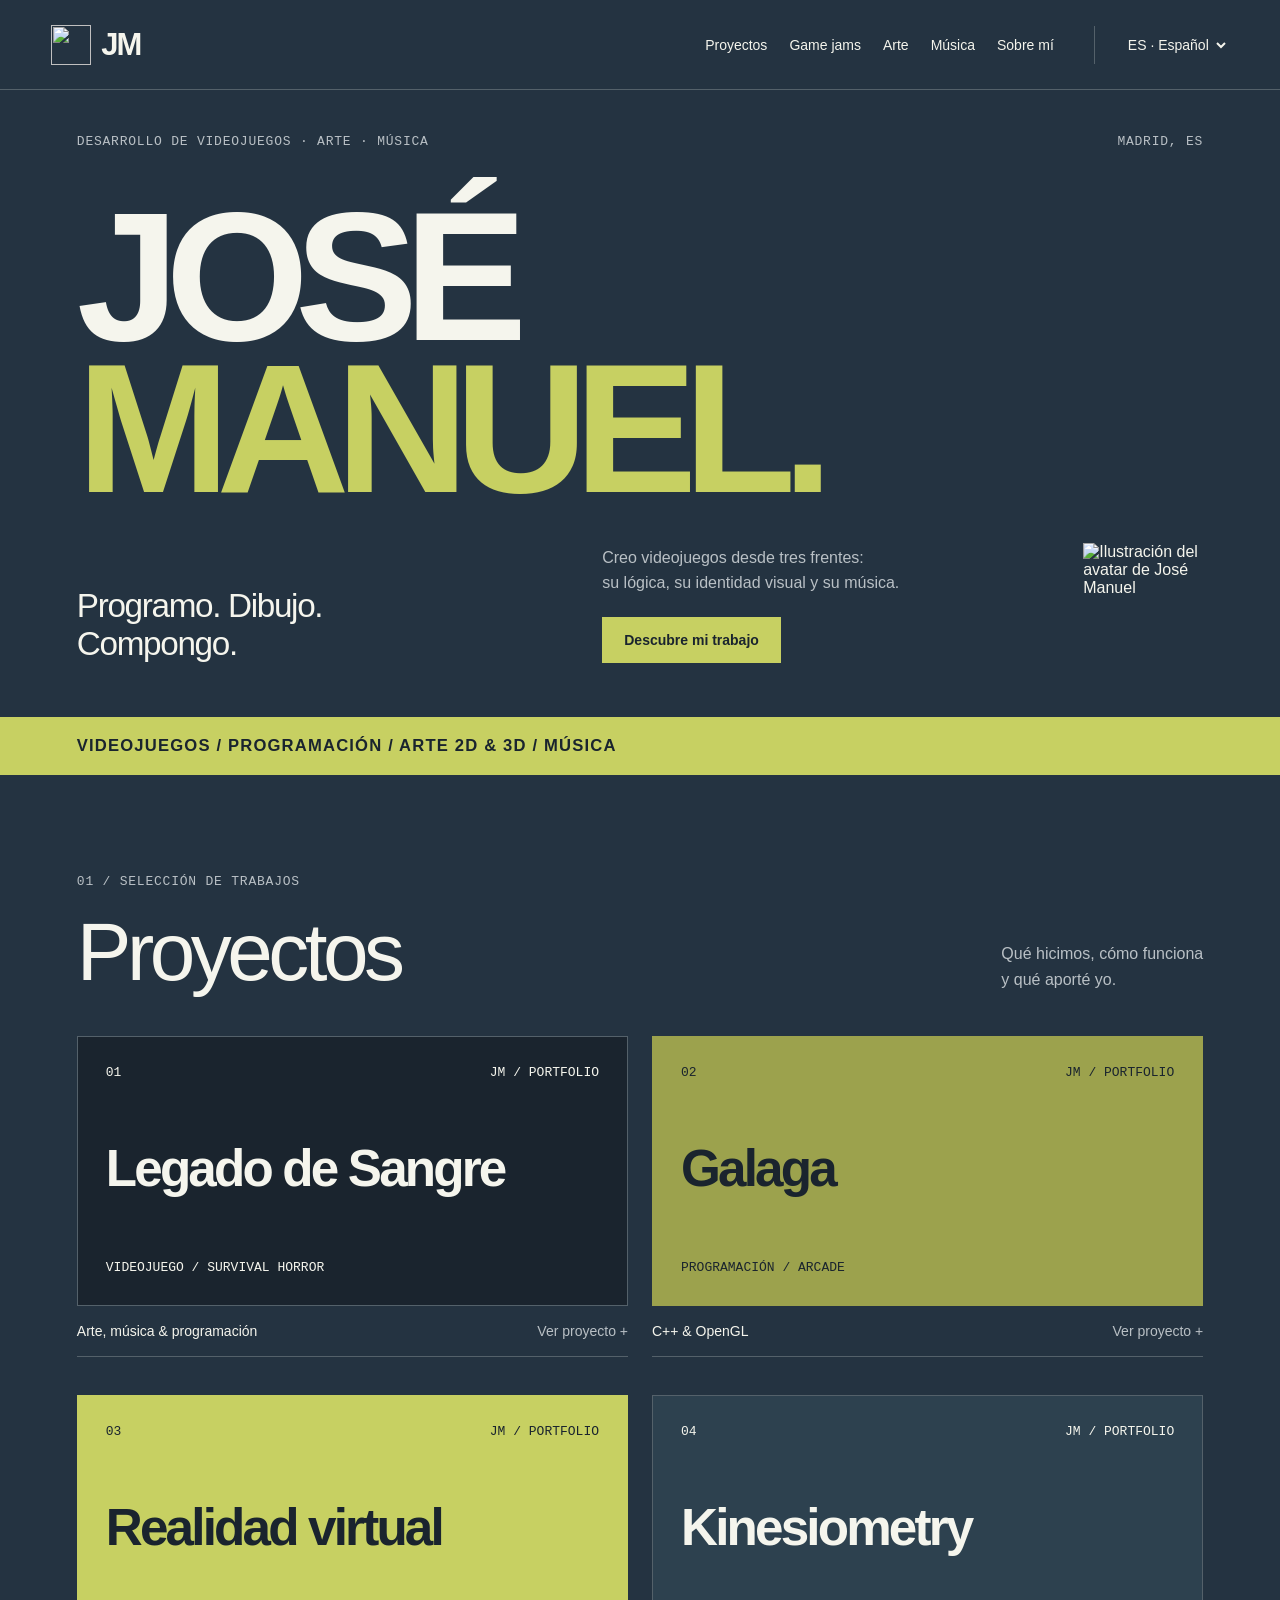
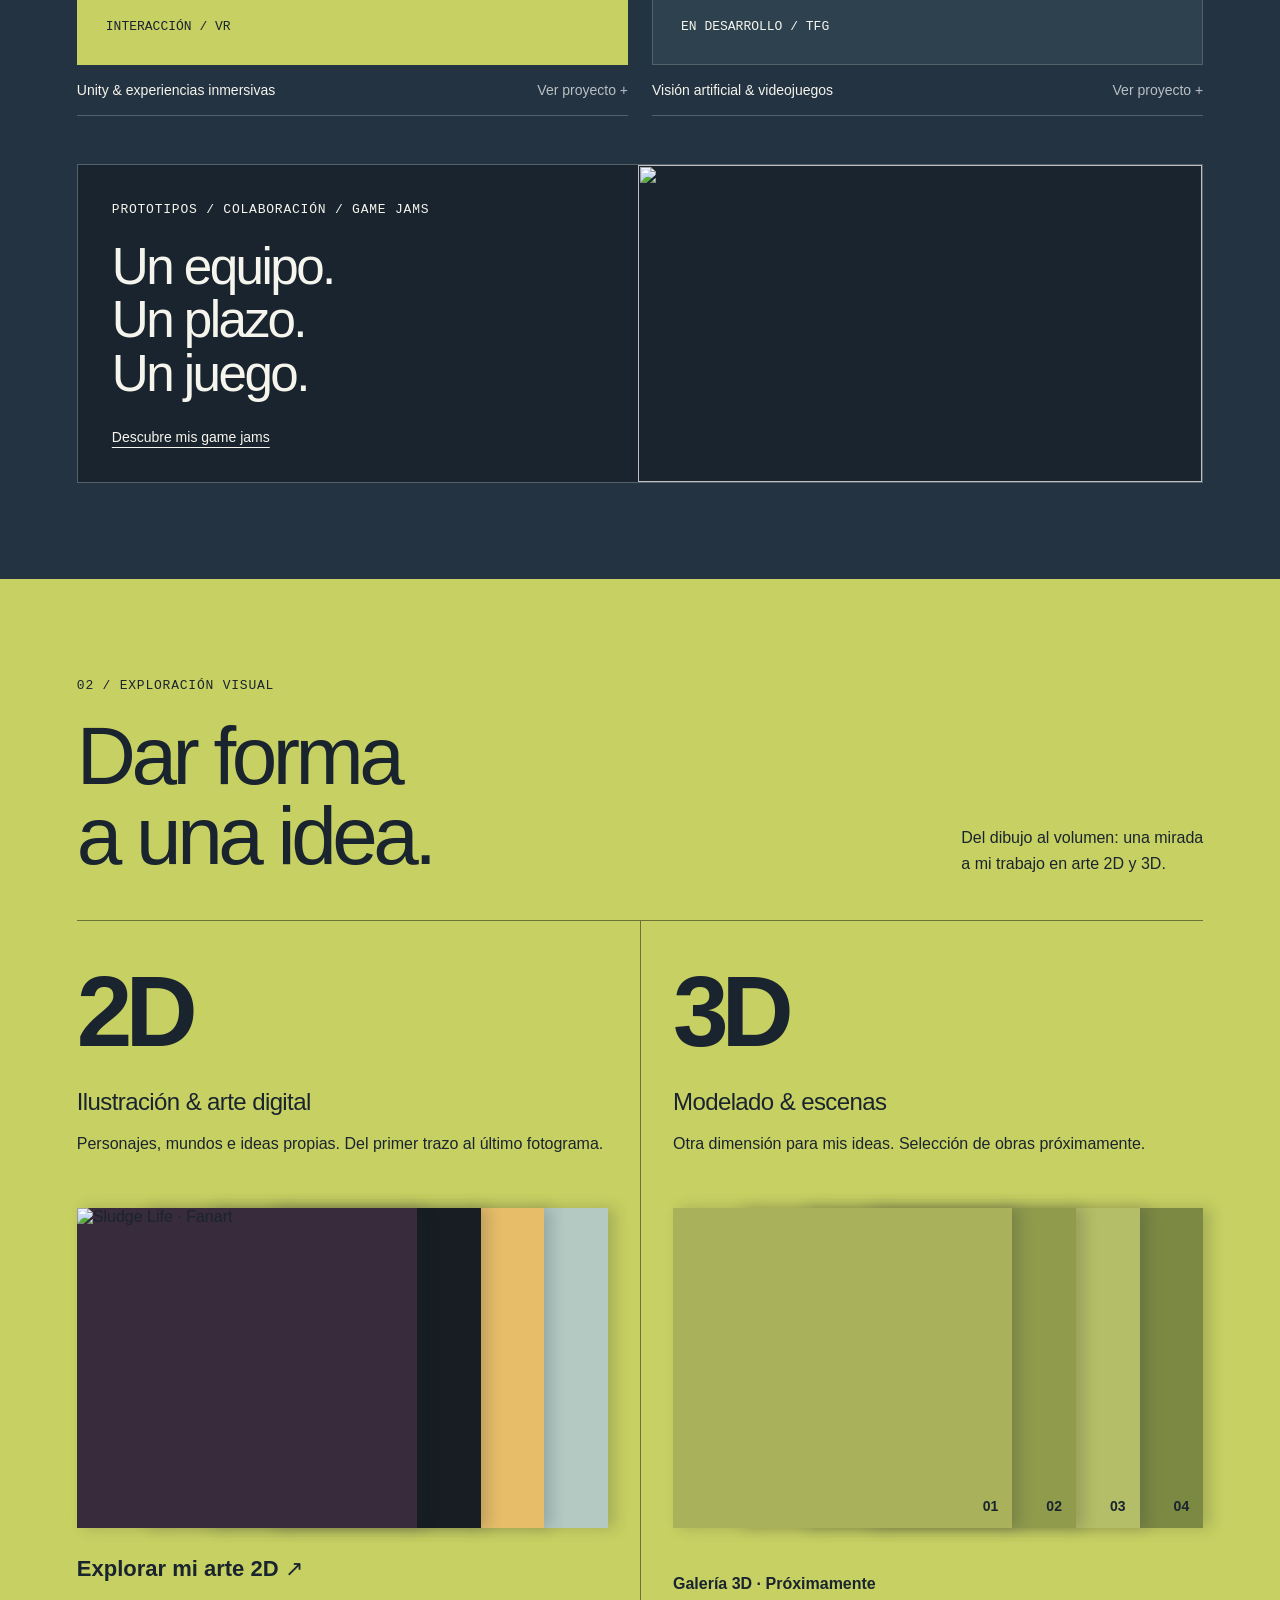
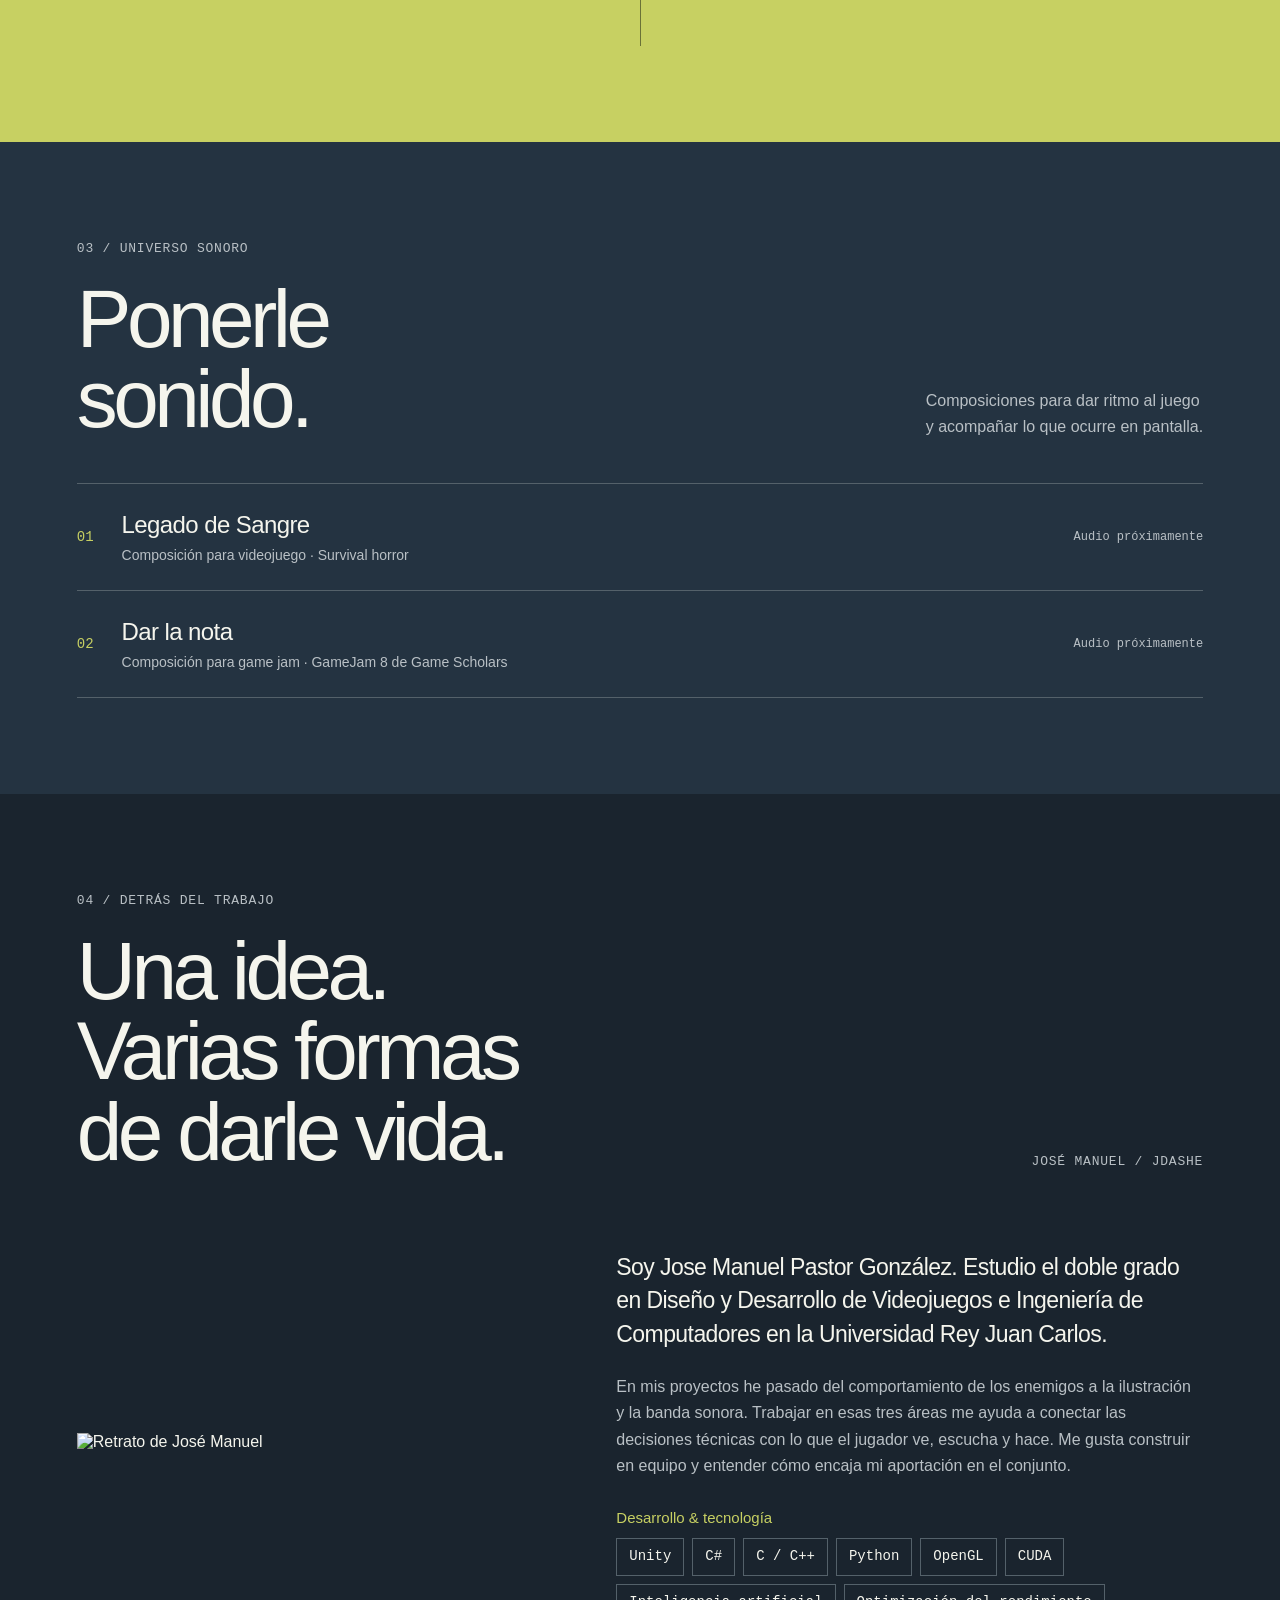
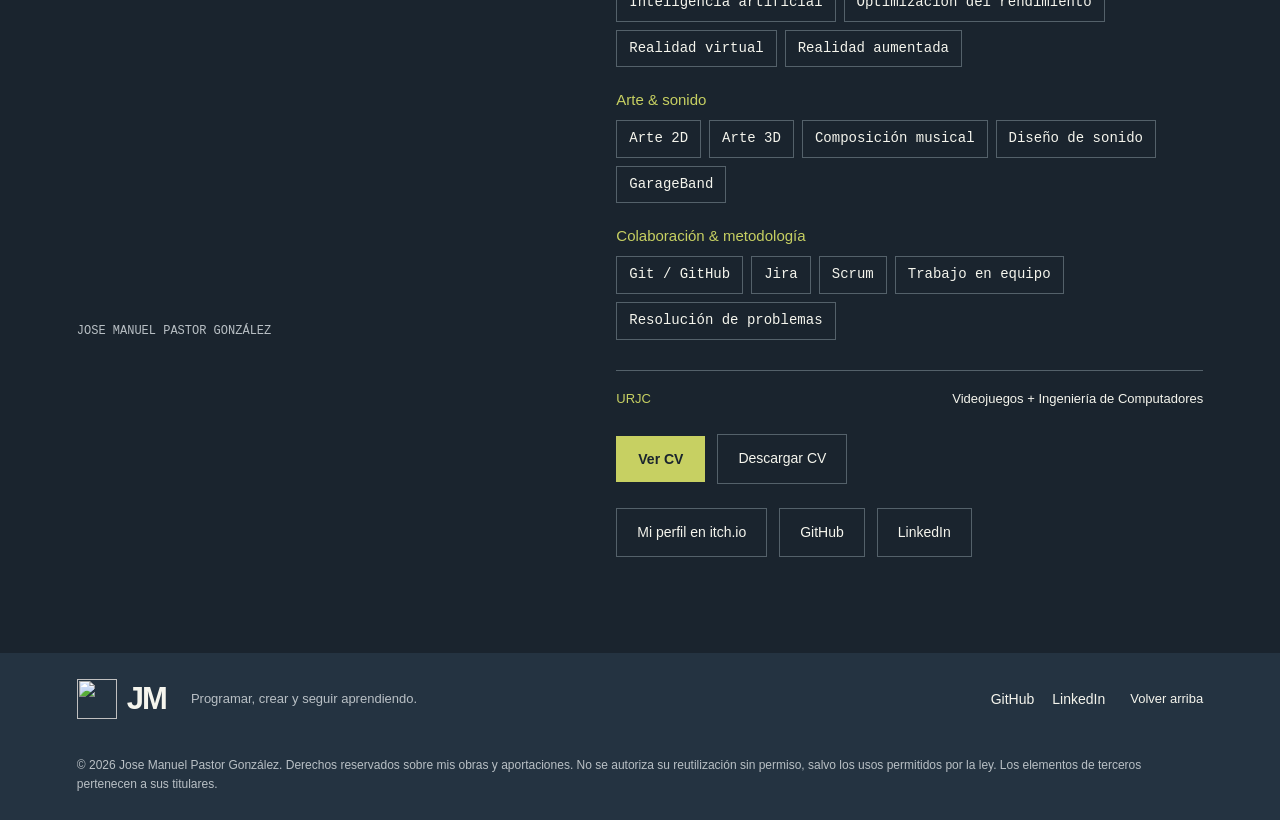
==== index.html @ f52fd1ca "primer commit sin assets" ====
<!doctype html>
<html lang="es">
  <head>
    <meta charset="UTF-8">
    <meta name="viewport" content="width=device-width,initial-scale=1">
    <meta name="theme-color" content="#243341">
    <meta
      name="description"
      content="Jose Manuel Pastor González: videojuegos, arte 2D y 3D y composición musical. Proyectos y game jams."
    >
    <title>
      Jose Manuel Pastor González — Portfolio
    </title>
    <link rel="icon" href="assets/favicon.svg">
    <link rel="stylesheet" href="styles.css">
    <script src="content.js" defer>
    </script>
    <script src="script.js" defer>
    </script>
  </head>
  <body>
    <a class="skip" href="#main" data-t="skip">
      Saltar al contenido
    </a>
    <!-- Navegación e idioma -->
    <header>
      <a class="brand" href="index.html" aria-label="José Manuel — Inicio">
        <img src="assets/logo.png" alt="" width="2048" height="2048">
        JM
      </a>
      <nav aria-label="Principal">
        <a href="#work" data-t="work">
          Proyectos
        </a>
        <a href="jams.html" data-t="jams">
          Game jams
        </a>
        <a href="#art" data-t="art">
          Arte
        </a>
        <a href="#sound" data-t="sound">
          Música
        </a>
        <a href="#about" data-t="about">
          Sobre mí
        </a>
      </nav>
      <label class="language">
        <span class="sr-only" data-t="language">
          Idioma
        </span>
        <select id="language">
          <option value="es">
            ES · Español
          </option>
          <option value="en">
            EN · English
          </option>
        </select>
      </label>
    </header>
    <main id="main">
      <!-- Presentación -->
      <section class="hero wrap">
        <div class="eyebrow">
          <span data-t="portfolio">
            DESARROLLO DE VIDEOJUEGOS · ARTE · MÚSICA
          </span>
          <span>
            MADRID, ES
          </span>
        </div>
        <h1>
          JOSÉ
          <br>
          <span>
            MANUEL.
          </span>
        </h1>
        <div class="hero-bottom">
          <p data-t="intro">
            Programo. Dibujo.
            <br>
            Compongo.
          </p>
          <div class="hero-note">
            <p data-t="heroNote">
              Creo videojuegos desde tres frentes:
              <br>
              su lógica, su identidad visual y su música.
            </p>
            <a class="solid" href="#work" data-t="explore">
              Descubre mi trabajo
            </a>
          </div>
          <img
            class="avatar"
            src="assets/logo.png"
            alt="Ilustración del avatar de José Manuel"
            width="2048"
            height="2048"
          >
        </div>
      </section>
      <div class="discipline">
        <span data-t="disc">
          VIDEOJUEGOS / PROGRAMACIÓN / ARTE 2D &amp; 3D / MÚSICA
        </span>
      </div>
      <!-- Proyectos y acceso a game jams -->
      <section class="wrap section" id="work">
        <div class="section-head">
          <div>
            <span class="eyebrow" data-t="selected">
              01 / SELECCIÓN DE TRABAJOS
            </span>
            <h2 data-t="work">
              Proyectos
            </h2>
          </div>
          <p data-t="workNote">
            Qué hicimos, cómo funciona
            <br>
            y qué aporté yo.
          </p>
        </div>
        <div id="projects" class="project-grid">
        </div>
        <a class="jam-feature" href="jams.html">
          <div>
            <span class="eyebrow" data-t="jamFeatureLabel">
              PROTOTIPOS / COLABORACIÓN / GAME JAMS
            </span>
            <h3 data-t="jamFeatureTitle">
              Un equipo.
              <br>
              Un plazo.
              <br>
              Un juego.
            </h3>
            <span class="text-link" data-t="seeJams">
              Descubre mis game jams
            </span>
          </div>
          <img src="assets/banner.png" alt="" loading="lazy" width="2048" height="1152">
        </a>
      </section>
      <!-- Arte -->
      <section class="art-section" id="art">
        <div class="wrap section">
          <div class="section-head">
            <div>
              <span class="eyebrow" data-t="visual">
                02 / EXPLORACIÓN VISUAL
              </span>
              <h2 data-t="artTitle">
                Dar forma
                <br>
                a una idea.
              </h2>
            </div>
            <p data-t="artNote">
              Del dibujo al volumen: una mirada
              <br>
              a mi trabajo en arte 2D y 3D.
            </p>
          </div>
          <div class="art-showcases">
            <!-- Selección 2D: cada imagen enlaza con su proyecto. -->
            <div class="art-showcase">
              <span class="large-index">
                2D
              </span>
              <h3 data-t="illustration">
                Ilustración &amp; arte digital
              </h3>
              <p data-t="gallerySummary">
                Personajes, mundos e ideas propias. Del primer trazo al último fotograma.
              </p>
              <div class="art-ribbon">
                <a href="art.html#personal" class="ribbon-panel ribbon-fanart">
                  <img
                    src="assets/art/sludgelife-fanart.png"
                    alt="Sludge Life · Fanart"
                    loading="lazy"
                    width="2048"
                    height="1423"
                  >
                </a>
                <a href="art.html#legado" class="ribbon-panel ribbon-logo">
                  <img
                    src="assets/art/legado-logo.png"
                    alt="Legado de Sangre · Logo"
                    loading="lazy"
                    width="2000"
                    height="2000"
                  >
                </a>
                <a href="art.html#nordico" class="ribbon-panel ribbon-character">
                  <img
                    src="assets/art/nordico-final.webp"
                    alt="Nórdico"
                    loading="lazy"
                    width="1520"
                    height="1640"
                  >
                </a>
                <a href="art.html#bandbang" class="ribbon-panel ribbon-bandbang">
                  <img
                    src="assets/art/bandbang-teacher.webp"
                    alt="BandBang · Teacher"
                    loading="lazy"
                    width="786"
                    height="2400"
                  >
                </a>
              </div>
              <a class="art-explore" href="art.html" data-t="galleryLink">
                Explorar mi arte 2D ↗
              </a>
            </div>
            <!-- Mismo formato para las futuras obras 3D. -->
            <div class="art-showcase">
              <span class="large-index">
                3D
              </span>
              <h3 data-t="modeling">
                Modelado &amp; escenas
              </h3>
              <p data-t="art3DSummary">
                Otra dimensión para mis ideas. Selección de obras próximamente.
              </p>
              <div class="art-ribbon art-ribbon-pending" aria-hidden="true">
                <div class="ribbon-panel">
                  <span>
                    01
                  </span>
                </div>
                <div class="ribbon-panel">
                  <span>
                    02
                  </span>
                </div>
                <div class="ribbon-panel">
                  <span>
                    03
                  </span>
                </div>
                <div class="ribbon-panel">
                  <span>
                    04
                  </span>
                </div>
              </div>
              <p class="art-explore" data-t="art3DPending">
                Galería 3D · Próximamente
              </p>
            </div>
          </div>
        </div>
      </section>
      <!-- Música -->
      <section class="wrap section" id="sound">
        <div class="section-head">
          <div>
            <span class="eyebrow" data-t="audio">
              03 / UNIVERSO SONORO
            </span>
            <h2 data-t="soundTitle">
              Ponerle
              <br>
              sonido.
            </h2>
          </div>
          <p data-t="soundNote">
            Composiciones para dar ritmo al juego
            <br>
            y acompañar lo que ocurre en pantalla.
          </p>
        </div>
        <div class="sound-list">
          <div>
            <span class="track-no">
              01
            </span>
            <div>
              <h3>
                Legado de Sangre
              </h3>
              <p data-t="soundtrack">
                Composición para videojuego · Survival horror
              </p>
            </div>
            <span class="pending" data-t="audioPending">
              Audio próximamente
            </span>
          </div>
          <div>
            <span class="track-no">
              02
            </span>
            <div>
              <h3>
                Dar la nota
              </h3>
              <p data-t="jam">
                Composición para game jam · GameJam 8 de Game Scholars
              </p>
            </div>
            <span class="pending" data-t="audioPending">
              Audio próximamente
            </span>
          </div>
        </div>
      </section>
      <!-- Sobre mí, aptitudes y CV -->
      <section class="about-section" id="about">
        <div class="wrap section">
          <div class="section-head">
            <div>
              <span class="eyebrow" data-t="person">
                04 / DETRÁS DEL TRABAJO
              </span>
              <h2 data-t="aboutTitle">
                Una idea.
                <br>
                Varias formas
                <br>
                de darle vida.
              </h2>
            </div>
            <span class="eyebrow">
              JOSÉ MANUEL / JDASHE
            </span>
          </div>
          <div class="about-grid">
            <figure class="portrait">
              <img
                src="assets/jose-manuel.jpg"
                alt="Retrato de José Manuel"
                data-alt="portraitAlt"
                loading="lazy"
                width="1360"
                height="2048"
              >
              <figcaption>
                JOSE MANUEL PASTOR GONZÁLEZ
              </figcaption>
            </figure>
            <div class="bio">
              <p class="lead" data-t="bio">
                Soy Jose Manuel Pastor González. Estudio el doble grado en Diseño y
                Desarrollo de Videojuegos e Ingeniería de Computadores en la Universidad
                Rey Juan Carlos.
              </p>
              <p data-t="bio2">
                En mis proyectos he pasado del comportamiento de los enemigos a la
                ilustración y la banda sonora. Trabajar en esas tres áreas me ayuda a
                conectar las decisiones técnicas con lo que el jugador ve, escucha y hace.
                Me gusta construir en equipo y entender cómo encaja mi aportación en el
                conjunto.
              </p>
              <div class="skill-groups">
                <section>
                  <h3 data-t="skillsDev">
                    Desarrollo &amp; tecnología
                  </h3>
                  <div class="skills">
                    <span>
                      Unity
                    </span>
                    <span>
                      C#
                    </span>
                    <span>
                      C / C++
                    </span>
                    <span>
                      Python
                    </span>
                    <span>
                      OpenGL
                    </span>
                    <span>
                      CUDA
                    </span>
                    <span data-t="skillAI">
                      Inteligencia artificial
                    </span>
                    <span data-t="skillOptimization">
                      Optimización del rendimiento
                    </span>
                    <span data-t="skillVR">
                      Realidad virtual
                    </span>
                    <span data-t="skillAR">
                      Realidad aumentada
                    </span>
                  </div>
                </section>
                <section>
                  <h3 data-t="skillsCreative">
                    Arte &amp; sonido
                  </h3>
                  <div class="skills">
                    <span data-t="skillArt2D">
                      Arte 2D
                    </span>
                    <span data-t="skillArt3D">
                      Arte 3D
                    </span>
                    <span data-t="skillMusic">
                      Composición musical
                    </span>
                    <span data-t="skillSound">
                      Diseño de sonido
                    </span>
                    <span>
                      GarageBand
                    </span>
                  </div>
                </section>
                <section>
                  <h3 data-t="skillsTeam">
                    Colaboración &amp; metodología
                  </h3>
                  <div class="skills">
                    <span>
                      Git / GitHub
                    </span>
                    <span>
                      Jira
                    </span>
                    <span>
                      Scrum
                    </span>
                    <span data-t="skillTeamwork">
                      Trabajo en equipo
                    </span>
                    <span data-t="skillProblemSolving">
                      Resolución de problemas
                    </span>
                  </div>
                </section>
              </div>
              <div class="bio-bottom">
                <span>
                  URJC
                </span>
                <span data-t="degree">
                  Videojuegos + Ingeniería de Computadores
                </span>
              </div>
              <div class="cv-actions">
                <button
                  class="solid"
                  id="view-cv"
                  type="button"
                  aria-haspopup="dialog"
                  aria-controls="cv-dialog"
                  data-t="viewCV"
                >
                  Ver CV
                </button>
                <a
                  class="outline-link"
                  href="assets/JoseManuelPastor_CV_Sept2026.pdf"
                  download="JoseManuelPastor_CV_Sept2026.pdf"
                  data-t="downloadCV"
                >
                  Descargar CV
                </a>
              </div>
              <div class="profile-links">
                <a
                  class="outline-link"
                  href="https://jositopk.itch.io/"
                  target="_blank"
                  rel="noopener noreferrer"
                  data-t="itchProfile"
                >
                  Mi perfil en itch.io
                </a>
                <a
                  class="outline-link"
                  href="https://github.com/Jositopk"
                  target="_blank"
                  rel="noopener noreferrer"
                >
                  GitHub
                </a>
                <a
                  class="outline-link"
                  href="https://www.linkedin.com/in/jose-manuel-pastor-gonzález-b341253b3/"
                  target="_blank"
                  rel="noopener noreferrer"
                >
                  LinkedIn
                </a>
              </div>
            </div>
          </div>
        </div>
      </section>
      <!-- Enlaces sociales -->
      <footer class="wrap">
        <a class="brand" href="index.html" aria-label="José Manuel">
          <img src="assets/logo.png" alt="" width="2048" height="2048">
          JM
        </a>
        <p data-t="footer">
          Programar, crear y seguir aprendiendo.
        </p>
        <div class="social-links">
          <a href="https://github.com/Jositopk" target="_blank" rel="noopener noreferrer">
            GitHub
          </a>
          <a
            href="https://www.linkedin.com/in/jose-manuel-pastor-gonzález-b341253b3/"
            target="_blank"
            rel="noopener noreferrer"
          >
            LinkedIn
          </a>
        </div>
        <a href="#" data-t="top">
          Volver arriba
        </a>
        <p class="rights-notice" data-t="rightsNotice">
          © 2026 Jose Manuel Pastor González. Derechos reservados sobre mis obras
          y aportaciones. No se autoriza su reutilización sin permiso, salvo los
          usos permitidos por la ley. Los elementos de terceros pertenecen a sus titulares.
        </p>
      </footer>
    </main>
    <!-- Ventana de detalle de los proyectos -->
    <dialog id="project-dialog" aria-labelledby="dialog-title">
      <button class="close" type="button" aria-label="Cerrar">
        ×
      </button>
      <div id="dialog-content">
      </div>
    </dialog>
    <!-- Visor del CV -->
    <dialog id="cv-dialog" class="cv-dialog" aria-labelledby="cv-title">
      <div class="cv-toolbar">
        <h2 id="cv-title" data-t="cvTitle">
          CV · Jose Manuel Pastor González
        </h2>
        <button type="button" class="cv-close" aria-label="Cerrar" autofocus>
          ×
        </button>
      </div>
      <iframe
        id="cv-frame"
        title="CV de Jose Manuel Pastor González"
        data-src="assets/JoseManuelPastor_CV_Sept2026.pdf#view=FitH"
      >
      </iframe>
      <p class="cv-help" data-t="cvHelp">
        Si tu navegador no muestra el PDF, puedes usar «Descargar CV» en Sobre mí.
      </p>
    </dialog>
  </body>
</html>
---- styles.css ----
/* Paleta, tipografía y estilos base */
:root {
  --bg: #243341;
  --deep: #1a242e;
  --lime: #c7d062;
  --olive: #9ca24d;
  --text: #f5f5ed;
  --muted: #b9c0c5;
  --line: #54616a;
  font-family: Arial, Helvetica, sans-serif;
  color: var(--text);
  background: var(--bg);
  font-synthesis: none;
}
* {
  box-sizing: border-box;
}
html {
  scroll-behavior: smooth;
  scroll-padding-top: 95px;
}
body {
  margin: 0;
}
a {
  color: inherit;
  text-decoration: none;
}
button,
select {
  font: inherit;
}
button,
a,
select {
  -webkit-tap-highlight-color: transparent;
}
a:focus-visible,
button:focus-visible,
select:focus-visible {
  outline: 3px solid var(--lime);
  outline-offset: 6px;
}
.wrap {
  max-width: 1440px;
  margin: auto;
  padding-left: 6%;
  padding-right: 6%;
}
/* Cabecera y navegación */
header {
  height: 90px;
  padding: 0 4%;
  display: flex;
  align-items: center;
  gap: 40px;
  border-bottom: 1px solid var(--line);
  background: var(--bg);
  position: sticky;
  top: 0;
  z-index: 4;
}
.brand {
  font-weight: 900;
  font-size: 31px;
  letter-spacing: -2px;
}
.brand span {
  font-size: 12px;
  vertical-align: top;
  letter-spacing: 0;
  margin-left: 5px;
}
nav {
  display: flex;
  gap: 30px;
  margin-left: auto;
  font-size: 14px;
}
nav a:hover,
footer a:hover {
  color: var(--lime);
}
.language {
  border-left: 1px solid var(--line);
  padding-left: 25px;
}
select {
  background: var(--bg);
  color: var(--text);
  border: 0;
  font-size: 14px;
  padding: 10px 4px;
  cursor: pointer;
}
/* Portada */
.hero {
  padding-top: 42px;
  padding-bottom: 54px;
}
.eyebrow {
  font-family: "Courier New", monospace;
  font-size: 13px;
  letter-spacing: 0.06em;
  line-height: 1.5;
}
.hero > .eyebrow {
  display: flex;
  justify-content: space-between;
  color: var(--muted);
}
h1 {
  font-size: clamp(76px, 14.4vw, 208px);
  letter-spacing: -0.075em;
  line-height: 0.83;
  margin: 48px 0 38px;
  font-weight: 900;
}
h1 span {
  color: var(--lime);
}
.hero-bottom {
  display: grid;
  grid-template-columns: 1.1fr 1fr 120px;
  align-items: end;
  gap: 36px;
}
.hero-bottom > p {
  font-size: clamp(23px, 2.6vw, 36px);
  line-height: 1.15;
  letter-spacing: -0.04em;
  margin: 0;
}
.hero-note p {
  color: var(--muted);
  font-size: 16px;
  line-height: 1.55;
  margin: 0 0 22px;
}
.solid {
  display: inline-flex;
  padding: 15px 22px;
  background: var(--lime);
  color: var(--deep);
  font-weight: 700;
  font-size: 14px;
  transition: background 0.15s;
}
.solid:hover {
  background: white;
}
.avatar {
  width: 120px;
  height: 120px;
  object-fit: cover;
  border-radius: 50%;
}
.discipline {
  background: var(--lime);
  color: var(--deep);
  padding: 19px 6%;
  font-size: clamp(12px, 1.3vw, 18px);
  font-weight: 700;
  letter-spacing: 0.07em;
}
/* Secciones y tarjetas de proyectos */
.section {
  padding-top: 96px;
  padding-bottom: 96px;
}
.section-head {
  display: flex;
  align-items: end;
  justify-content: space-between;
  gap: 30px;
  margin-bottom: 44px;
}
.section-head .eyebrow {
  color: var(--muted);
}
h2 {
  font-size: clamp(45px, 6.4vw, 86px);
  line-height: 0.98;
  letter-spacing: -0.055em;
  font-weight: 500;
  margin: 20px 0 0;
}
.section-head > p {
  font-size: 16px;
  line-height: 1.6;
  color: var(--muted);
  margin: 0;
}
.project-grid {
  display: grid;
  grid-template-columns: 1fr 1fr;
  gap: 38px 24px;
}
.project-card {
  border: 0;
  padding: 0;
  text-align: left;
  background: none;
  color: inherit;
  cursor: pointer;
  width: 100%;
}
.project-face {
  min-height: 270px;
  padding: 28px;
  display: flex;
  flex-direction: column;
  justify-content: space-between;
  transition: transform 0.25s;
  overflow: hidden;
  background: var(--deep);
  border: 1px solid var(--line);
}
.project-card:hover .project-face {
  transform: translateY(-5px);
}
.project-face .meta {
  display: flex;
  justify-content: space-between;
  font:
    13px "Courier New",
    monospace;
}
.project-face strong {
  font-size: clamp(34px, 4vw, 58px);
  letter-spacing: -0.055em;
  line-height: 1;
  font-weight: 600;
  display: block;
  max-width: 90%;
}
.project-face .category {
  font:
    13px "Courier New",
    monospace;
}
.project-card:nth-child(2) .project-face {
  background: var(--olive);
  color: var(--deep);
  border-color: var(--olive);
}
.project-card:nth-child(3) .project-face {
  background: var(--lime);
  color: var(--deep);
  border-color: var(--lime);
}
.project-card:nth-child(4) .project-face {
  background: #2d414f;
}
.card-bottom {
  display: flex;
  justify-content: space-between;
  gap: 15px;
  padding: 17px 0;
  border-bottom: 1px solid var(--line);
  font-size: 14px;
}
.card-bottom span:last-child {
  color: var(--muted);
  white-space: nowrap;
}
/* Galería de arte */
.art-section {
  background: var(--lime);
  color: var(--deep);
}
.art-section .section-head .eyebrow,
.art-section .section-head > p {
  color: var(--deep);
}
.art-grid {
  display: grid;
  grid-template-columns: 1fr 1fr;
  border-top: 1px solid #6a7237;
}
.art-grid > div {
  padding: 35px 0 10px;
}
.art-grid > div + div {
  padding-left: 40px;
  border-left: 1px solid #6a7237;
}
.large-index {
  font-size: 100px;
  letter-spacing: -0.07em;
  line-height: 1.1;
  font-weight: 700;
}
h3 {
  font-size: 20px;
  font-weight: 500;
  letter-spacing: -0.025em;
  margin: 18px 0 10px;
}
.art-grid p {
  font-size: 14px;
}
/* Listado de música */
.sound-list > div {
  display: flex;
  align-items: center;
  gap: 28px;
  border-top: 1px solid var(--line);
  padding: 27px 0;
}
.sound-list > div:last-child {
  border-bottom: 1px solid var(--line);
}
.track-no {
  font:
    14px "Courier New",
    monospace;
  color: var(--lime);
}
.sound-list h3 {
  margin: 0 0 8px;
  font-size: 24px;
}
.sound-list p {
  margin: 0;
  color: var(--muted);
  font-size: 14px;
}
.pending {
  margin-left: auto;
  font:
    12px "Courier New",
    monospace;
  color: var(--muted);
  text-align: right;
}
/* Presentación personal */
.about-section {
  background: var(--deep);
}
.about-grid {
  display: grid;
  grid-template-columns: 1fr 1fr;
  gap: 70px;
}
.bio {
  padding-top: 35px;
}
.bio p {
  color: var(--muted);
  line-height: 1.65;
  font-size: 16px;
}
.bio .lead {
  font-size: 23px;
  color: var(--text);
  line-height: 1.45;
  letter-spacing: -0.025em;
  margin-top: 0;
}
.skills {
  display: flex;
  flex-wrap: wrap;
  gap: 8px;
  margin: 28px 0 45px;
}
.skills span {
  padding: 8px 12px;
  border: 1px solid var(--line);
  font:
    13px "Courier New",
    monospace;
}
.bio-bottom {
  border-top: 1px solid var(--line);
  padding-top: 18px;
  display: flex;
  gap: 25px;
  justify-content: space-between;
  font-size: 13px;
  line-height: 1.5;
}
.bio-bottom span:first-child {
  color: var(--lime);
}
footer {
  min-height: 130px;
  display: flex;
  align-items: center;
  gap: 25px;
  font-size: 13px;
}
footer p {
  color: var(--muted);
}
footer > a:last-child {
  margin-left: auto;
}
/* Ventanas de detalle */
dialog {
  background: var(--deep);
  color: var(--text);
  border: 1px solid var(--line);
  padding: 60px;
  max-width: 760px;
  width: calc(100% - 32px);
  max-height: 85vh;
  overflow: auto;
}
dialog::backdrop {
  background: rgba(5, 12, 18, 0.82);
}
.close {
  position: absolute;
  right: 18px;
  top: 12px;
  background: none;
  border: 0;
  color: var(--text);
  font-size: 32px;
  cursor: pointer;
  padding: 6px 12px;
}
dialog h2 {
  font-size: 48px;
  line-height: 1.05;
  margin-bottom: 25px;
}
dialog p {
  font-size: 17px;
  line-height: 1.65;
  color: var(--muted);
}
dialog .eyebrow {
  color: var(--lime);
}
dialog h3 {
  margin-top: 30px;
}
body.modal-open {
  overflow: hidden;
}
.skip {
  position: fixed;
  top: -100px;
  background: var(--lime);
  color: var(--deep);
  padding: 14px;
  z-index: 10;
}
.skip:focus {
  top: 10px;
}
.sr-only {
  position: absolute;
  width: 1px;
  height: 1px;
  padding: 0;
  overflow: hidden;
  clip: rect(0, 0, 0, 0);
  white-space: nowrap;
  border: 0;
}
@media (min-width: 1600px) {
  header {
    padding-left: calc((100% - 1268px) / 2);
    padding-right: calc((100% - 1268px) / 2);
  }
}
/* Ajustes para pantallas pequeñas */
@media (max-width: 760px) {
  header {
    height: auto;
    min-height: 78px;
    gap: 15px;
    flex-wrap: wrap;
    padding: 17px 6%;
  }
  nav {
    order: 3;
    width: 100%;
    justify-content: space-between;
    gap: 8px;
    padding: 8px 0 2px;
  }
  .language {
    margin-left: auto;
    border: 0;
    padding: 0;
  }
  .hero {
    padding-top: 25px;
  }
  h1 {
    margin-top: 38px;
    font-size: 18vw;
  }
  .hero-bottom {
    grid-template-columns: 1fr 85px;
    gap: 28px;
  }
  .hero-note {
    grid-column: 1;
    grid-row: 2;
  }
  .avatar {
    grid-column: 2;
    grid-row: 1;
    width: 85px;
    height: 85px;
  }
  .hero-bottom > p {
    align-self: center;
  }
  .hero-note p {
    font-size: 15px;
  }
  .section {
    padding-top: 64px;
    padding-bottom: 64px;
  }
  .section-head {
    align-items: start;
    flex-direction: column;
    gap: 24px;
  }
  .project-grid {
    grid-template-columns: 1fr;
  }
  .project-face {
    min-height: 265px;
  }
  .project-face strong {
    font-size: 48px;
  }
  .art-grid > div + div {
    padding-left: 22px;
  }
  .large-index {
    font-size: 75px;
  }
  .art-grid h3 {
    font-size: 18px;
  }
  .about-grid {
    grid-template-columns: 1fr;
    gap: 15px;
  }
  .sound-list > div {
    gap: 16px;
    flex-wrap: wrap;
  }
  .sound-list > div > div {
    flex: 1;
  }
  .pending {
    width: 100%;
    text-align: left;
    margin-left: 34px;
  }
  .sound-list h3 {
    font-size: 21px;
  }
  .sound-list p {
    line-height: 1.5;
  }
  .bio {
    padding-top: 15px;
  }
  footer {
    flex-wrap: wrap;
    padding-top: 28px;
    padding-bottom: 28px;
    gap: 15px;
  }
  footer p {
    order: 3;
    width: 100%;
    margin: 0;
  }
  dialog {
    padding: 55px 25px 30px;
  }
  dialog h2 {
    font-size: 38px;
  }
}
@media (prefers-reduced-motion: reduce) {
  html {
    scroll-behavior: auto;
  }
  * {
    transition: none !important;
  }
}
/* Identidad personal y archivo de game jams */
.brand {
  display: inline-flex;
  align-items: center;
  gap: 10px;
  flex-shrink: 0;
}
.brand img {
  object-fit: contain;
  width: 40px;
  height: 40px;
}
.avatar {
  border-radius: 0;
  object-fit: contain;
}
/* Acceso a game jams */
.jam-feature {
  display: grid;
  grid-template-columns: 1fr 1fr;
  background: var(--deep);
  margin-top: 48px;
  border: 1px solid var(--line);
  align-items: stretch;
}
.jam-feature > div {
  padding: 34px;
}
.jam-feature h3 {
  font-size: clamp(30px, 4vw, 52px);
  letter-spacing: -0.05em;
  margin: 20px 0 25px;
  line-height: 1.05;
}
.jam-feature img {
  width: 100%;
  height: 100%;
  min-height: 220px;
  object-fit: cover;
}
.text-link {
  font-size: 14px;
  text-decoration: underline;
  text-underline-offset: 5px;
  line-height: 1.6;
}
.jam-feature:hover .text-link {
  color: var(--lime);
}
.about-grid {
  grid-template-columns: minmax(0, 0.8fr) minmax(0, 1fr);
  align-items: center;
}
.portrait {
  margin: 0;
  max-width: 380px;
}
.portrait img {
  width: 100%;
  height: auto;
  aspect-ratio: 4/5;
  object-fit: cover;
  object-position: center 25%;
  display: block;
}
.portrait figcaption {
  font:
    12px "Courier New",
    monospace;
  color: var(--muted);
  padding-top: 14px;
  line-height: 1.5;
}
.outline-link {
  display: inline-flex;
  padding: 14px 20px;
  border: 1px solid var(--line);
  font-size: 14px;
  line-height: 1.4;
  transition: background 0.15s;
  margin-top: 24px;
}
.outline-link:hover {
  background: var(--lime);
  color: var(--deep);
  border-color: var(--lime);
}
nav [aria-current="page"] {
  color: var(--lime);
}
/* Página de game jams */
.jams-hero {
  padding-top: 40px;
  padding-bottom: 64px;
}
.back-link {
  display: inline-block;
  font-size: 14px;
  text-decoration: underline;
  text-underline-offset: 5px;
  margin-bottom: 48px;
  color: var(--muted);
}
.jams-hero h1 {
  font-size: clamp(90px, 13vw, 180px);
  margin-top: 30px;
}
.jams-intro {
  display: flex;
  justify-content: space-between;
  align-items: end;
  gap: 30px;
}
.jams-intro p {
  font-size: clamp(21px, 2.6vw, 32px);
  line-height: 1.35;
  letter-spacing: -0.03em;
  margin: 0;
}
.jams-intro .outline-link {
  margin: 0;
}
.jam-entries {
  padding-bottom: 75px;
}
.jam-entry {
  display: grid;
  grid-template-columns: 1fr 1fr;
  gap: 6%;
  padding: 64px 0;
  border-top: 1px solid var(--line);
  align-items: start;
}
.jam-visual img {
  width: 100%;
  height: auto;
  aspect-ratio: 1.26;
  object-fit: contain;
  display: block;
  background: var(--deep);
}
.jam-visual > .eyebrow {
  display: block;
  margin-top: 16px;
  color: var(--muted);
}
.jam-copy > .eyebrow {
  color: var(--lime);
}
.jam-copy h2 {
  font-size: clamp(38px, 4.5vw, 65px);
  margin: 18px 0 24px;
}
.jam-copy p {
  font-size: 16px;
  line-height: 1.65;
  color: var(--muted);
}
.jam-copy h3 {
  margin: 25px 0 8px;
}
.jam-duration {
  display: block;
  margin: 26px 0;
}
.jam-actions {
  display: flex;
  flex-wrap: wrap;
  gap: 20px;
  align-items: center;
}
.collection-link {
  border-top: 1px solid var(--line);
  padding-top: 28px;
  display: flex;
  justify-content: space-between;
  gap: 20px;
  font-size: 14px;
  line-height: 1.6;
}
.collection-link p {
  margin: 0;
  color: var(--muted);
}
.collection-link a {
  color: var(--lime);
  text-decoration: underline;
  text-underline-offset: 5px;
}
.project-face strong {
  overflow-wrap: anywhere;
}
.project-face .category {
  line-height: 1.5;
}
nav {
  gap: 22px;
}
.card-bottom {
  flex-wrap: wrap;
}
@media (max-width: 760px) {
  nav {
    gap: 12px;
    flex-wrap: wrap;
    justify-content: flex-start;
    font-size: 14px;
  }
  .jam-feature {
    grid-template-columns: 1fr;
  }
  .jam-feature img {
    min-height: 0;
    height: auto;
    aspect-ratio: 16/9;
  }
  .jam-feature > div {
    padding: 25px;
  }
  .about-grid {
    grid-template-columns: 1fr;
    gap: 32px;
  }
  .portrait {
    max-width: 350px;
    width: 100%;
  }
  .jams-intro {
    align-items: start;
    flex-direction: column;
  }
  .jam-entry {
    grid-template-columns: 1fr;
    gap: 30px;
    padding: 40px 0;
  }
  .jam-visual {
    max-width: 520px;
  }
  .collection-link {
    flex-direction: column;
  }
  .jams-hero {
    padding-bottom: 40px;
  }
  .brand img {
    width: 32px;
    height: 32px;
  }
  .project-face strong {
    font-size: clamp(32px, 9vw, 48px);
  }
}

.profile-links {
  display: flex;
  flex-wrap: wrap;
  gap: 12px;
  margin-top: 24px;
}
.profile-links .outline-link {
  margin-top: 0;
}
.social-links {
  display: flex;
  flex-wrap: wrap;
  gap: 18px;
}
.social-links a {
  font-size: 14px;
}
footer {
  flex-wrap: wrap;
  padding-top: 25px;
  padding-bottom: 25px;
}
footer p {
  flex: 1;
  min-width: 180px;
}
@media (max-width: 760px) {
  footer .social-links {
    margin-left: auto;
  }
  footer > a:last-child {
    margin-left: 0;
  }
  .profile-links {
    gap: 10px;
  }
}

/* Aptitudes */
.skill-groups {
  margin: 30px 0;
}
.skill-groups section + section {
  margin-top: 24px;
}
.skill-groups h3 {
  font-size: 15px;
  letter-spacing: 0;
  color: var(--lime);
  margin: 0 0 12px;
}
.skill-groups .skills {
  margin: 0;
  gap: 8px;
}
.skill-groups .skills span {
  font-size: 14px;
  line-height: 1.4;
  max-width: 100%;
  overflow-wrap: anywhere;
}

.cv-actions {
  display: flex;
  flex-wrap: wrap;
  align-items: center;
  gap: 12px;
  margin-top: 26px;
}
.cv-actions .outline-link {
  margin-top: 0;
}
.project-actions {
  margin-top: 24px;
}
.project-actions .solid {
  line-height: 1.5;
}

button.solid {
  border: 0;
  cursor: pointer;
}
/* Visor del CV */
.cv-dialog {
  padding: 0;
  width: min(1000px, calc(100% - 32px));
  max-width: 1000px;
  height: 90vh;
  height: 90dvh;
  max-height: 94vh;
  max-height: 94dvh;
  overflow: hidden;
}
.cv-dialog[open] {
  display: flex;
  flex-direction: column;
}
.cv-toolbar {
  display: flex;
  align-items: center;
  justify-content: space-between;
  gap: 16px;
  padding: 14px 20px;
  border-bottom: 1px solid var(--line);
  flex-shrink: 0;
}
.cv-dialog .cv-toolbar h2 {
  font-size: 18px;
  line-height: 1.4;
  letter-spacing: 0;
  margin: 0;
}
.cv-close {
  background: transparent;
  color: var(--text);
  border: 0;
  width: 44px;
  height: 44px;
  font-size: 32px;
  cursor: pointer;
  flex-shrink: 0;
}
.cv-dialog iframe {
  display: block;
  width: 100%;
  flex: 1;
  min-height: 0;
  border: 0;
  background: white;
}
.cv-dialog .cv-help {
  font-size: 13px;
  line-height: 1.5;
  margin: 0;
  padding: 10px 20px;
  color: var(--muted);
  flex-shrink: 0;
}
@media (max-width: 760px) {
  .cv-dialog {
    width: calc(100% - 16px);
    height: 94vh;
    height: 94dvh;
  }
  .cv-toolbar {
    padding: 8px 12px;
  }
  .cv-dialog .cv-toolbar h2 {
    font-size: 15px;
  }
  .cv-dialog .cv-help {
    padding: 8px 12px;
  }
}

/* Galería de arte: miniaturas, filtros y visor adaptable. */
.art-preview {
  display: block;
  margin-top: 24px;
  font-weight: bold;
}
.art-preview img {
  width: 100%;
  height: 220px;
  object-fit: contain;
  margin-bottom: 20px;
}
.gallery-hero h1 {
  text-transform: none;
  font-size: clamp(3rem, 9vw, 8rem);
}
.gallery-intro {
  max-width: 650px;
  font-size: 1.4rem;
  line-height: 1.5;
}
.art-filters {
  display: flex;
  flex-wrap: wrap;
  gap: 10px;
  margin-top: 36px;
}
.art-filters button,
.viewer-actions button,
#art-close {
  background: transparent;
  border: 1px solid var(--line);
  color: var(--text);
  padding: 12px 16px;
  cursor: pointer;
}
.art-filters button[aria-pressed="true"] {
  background: var(--lime);
  border-color: var(--lime);
  color: var(--deep);
}
.art-project {
  padding: 50px 0 70px;
  border-top: 1px solid var(--line);
}
.art-project .section-head h2 {
  font-size: clamp(2rem, 5vw, 4rem);
}
.artworks {
  display: grid;
  grid-template-columns: repeat(3, minmax(0, 1fr));
  gap: 28px 20px;
}
.artwork {
  padding: 0;
  min-width: 0;
  border: 0;
  background: transparent;
  color: var(--text);
  text-align: left;
  cursor: pointer;
}
.artwork-image {
  display: flex;
  align-items: center;
  justify-content: center;
  height: 260px;
  padding: 18px;
  background: #deded3;
}
.artwork-image img {
  width: 100%;
  height: 100%;
  object-fit: contain;
}
.pixel-art {
  image-rendering: pixelated;
}
.artwork-label {
  display: flex;
  justify-content: space-between;
  gap: 12px;
  padding-top: 16px;
  line-height: 1.4;
}
.artwork:hover .artwork-label {
  color: var(--lime);
}
.art-viewer {
  width: min(1300px, 96vw);
  max-width: 96vw;
  height: 92dvh;
  max-height: 92dvh;
  padding: 20px;
}
.art-viewer[open] {
  display: flex;
  flex-direction: column;
  gap: 16px;
}
.viewer-toolbar,
.viewer-actions {
  display: flex;
  align-items: center;
  justify-content: space-between;
  gap: 14px;
  flex-shrink: 0;
}
.art-viewer .viewer-toolbar h2 {
  margin: 0;
  font-size: 1.1rem;
}
#art-close {
  flex-shrink: 0;
}
#art-close::after {
  content: " ×";
  font-size: 1.25rem;
}
.viewer-stage {
  flex: 1;
  min-height: 0;
  display: flex;
  align-items: center;
  justify-content: center;
  overflow: auto;
  background: #deded3;
}
.viewer-stage img {
  width: 100%;
  height: 100%;
  object-fit: contain;
}
#art-full {
  text-decoration: underline;
  text-underline-offset: 4px;
  text-align: center;
}
@media (max-width: 900px) {
  .artworks {
    grid-template-columns: repeat(2, minmax(0, 1fr));
  }
}
@media (max-width: 550px) {
  .artworks {
    grid-template-columns: 1fr;
  }
  .art-viewer {
    padding: 12px;
  }
  .art-viewer .viewer-toolbar h2 {
    font-size: 0.9rem;
  }
  .viewer-actions {
    flex-wrap: wrap;
    font-size: 0.85rem;
  }
  #art-full {
    order: 3;
    width: 100%;
    padding: 8px;
  }
}

/* Arte: 2D a la izquierda, 3D a la derecha; láminas superpuestas. */
.art-showcases {
  display: grid;
  grid-template-columns: minmax(0, 1fr) minmax(0, 1fr);
  border-top: 1px solid #6a7237;
}
.art-showcase {
  min-width: 0;
  padding: 35px 32px 10px 0;
}
.art-showcase + .art-showcase {
  padding: 35px 0 10px 32px;
  border-left: 1px solid #6a7237;
}
.art-showcase .large-index {
  font-size: 100px;
}
.art-showcase h3 {
  font-size: 24px;
  margin: 22px 0 14px;
}
.art-showcase > p {
  font-size: 16px;
  line-height: 1.5;
  min-height: 48px;
}
.art-ribbon {
  position: relative;
  isolation: isolate;
  height: clamp(230px, 25vw, 330px);
  margin: 28px 0;
}
.ribbon-panel {
  position: absolute;
  top: 0;
  left: 0;
  z-index: 4;
  display: flex;
  align-items: center;
  justify-content: center;
  width: 64%;
  height: 100%;
  overflow: hidden;
  box-shadow: 7px 0 14px rgb(26 36 46 / 20%);
}
.ribbon-panel:nth-child(2) {
  left: 12%;
  z-index: 3;
}
.ribbon-panel:nth-child(3) {
  left: 24%;
  z-index: 2;
}
.ribbon-panel:nth-child(4) {
  left: 36%;
  z-index: 1;
}
/* Revela una lámina completa al pasar el ratón o enfocarla con el teclado. */
a.ribbon-panel:hover,
a.ribbon-panel:focus-visible {
  z-index: 5;
  outline: 2px solid var(--deep);
  outline-offset: 2px;
}
.ribbon-panel img {
  width: 100%;
  height: 100%;
  object-fit: contain;
}
.ribbon-fanart {
  background: #372b3c;
}
.ribbon-fanart img {
  object-fit: cover;
}
.ribbon-logo {
  background: #171d23;
  padding: 16px;
}
.ribbon-character {
  background: #e7bd69;
  padding: 12px;
}
.ribbon-bandbang {
  background: #b4c9c2;
  padding: 12px;
}
.art-explore {
  display: inline-block;
  font-size: 22px;
  font-weight: 700;
}
a.art-explore:hover {
  text-decoration: underline;
  text-underline-offset: 6px;
}
.art-ribbon-pending .ribbon-panel {
  align-items: flex-end;
  justify-content: flex-end;
  padding: 14px;
  background: #a9b15a;
}
.art-ribbon-pending .ribbon-panel:nth-child(2) {
  background: #909b4c;
}
.art-ribbon-pending .ribbon-panel:nth-child(3) {
  background: #b4bd67;
}
.art-ribbon-pending .ribbon-panel:nth-child(4) {
  background: #7c8943;
}
.art-ribbon-pending span {
  font-size: 14px;
  font-weight: bold;
}
@media (max-width: 650px) {
  .art-showcases {
    grid-template-columns: minmax(0, 1fr);
  }
  .art-showcase,
  .art-showcase + .art-showcase {
    padding: 30px 0;
    border-left: 0;
  }
  .art-showcase + .art-showcase {
    border-top: 1px solid #6a7237;
  }
  .art-ribbon {
    height: 280px;
  }
}

/* Aviso de derechos presente en las tres páginas. */
footer {
  flex-wrap: wrap;
}
footer .rights-notice {
  flex-basis: 100%;
  max-width: none;
  margin: 12px 0 0;
  font-size: 12px;
  line-height: 1.6;
  color: var(--muted);
}
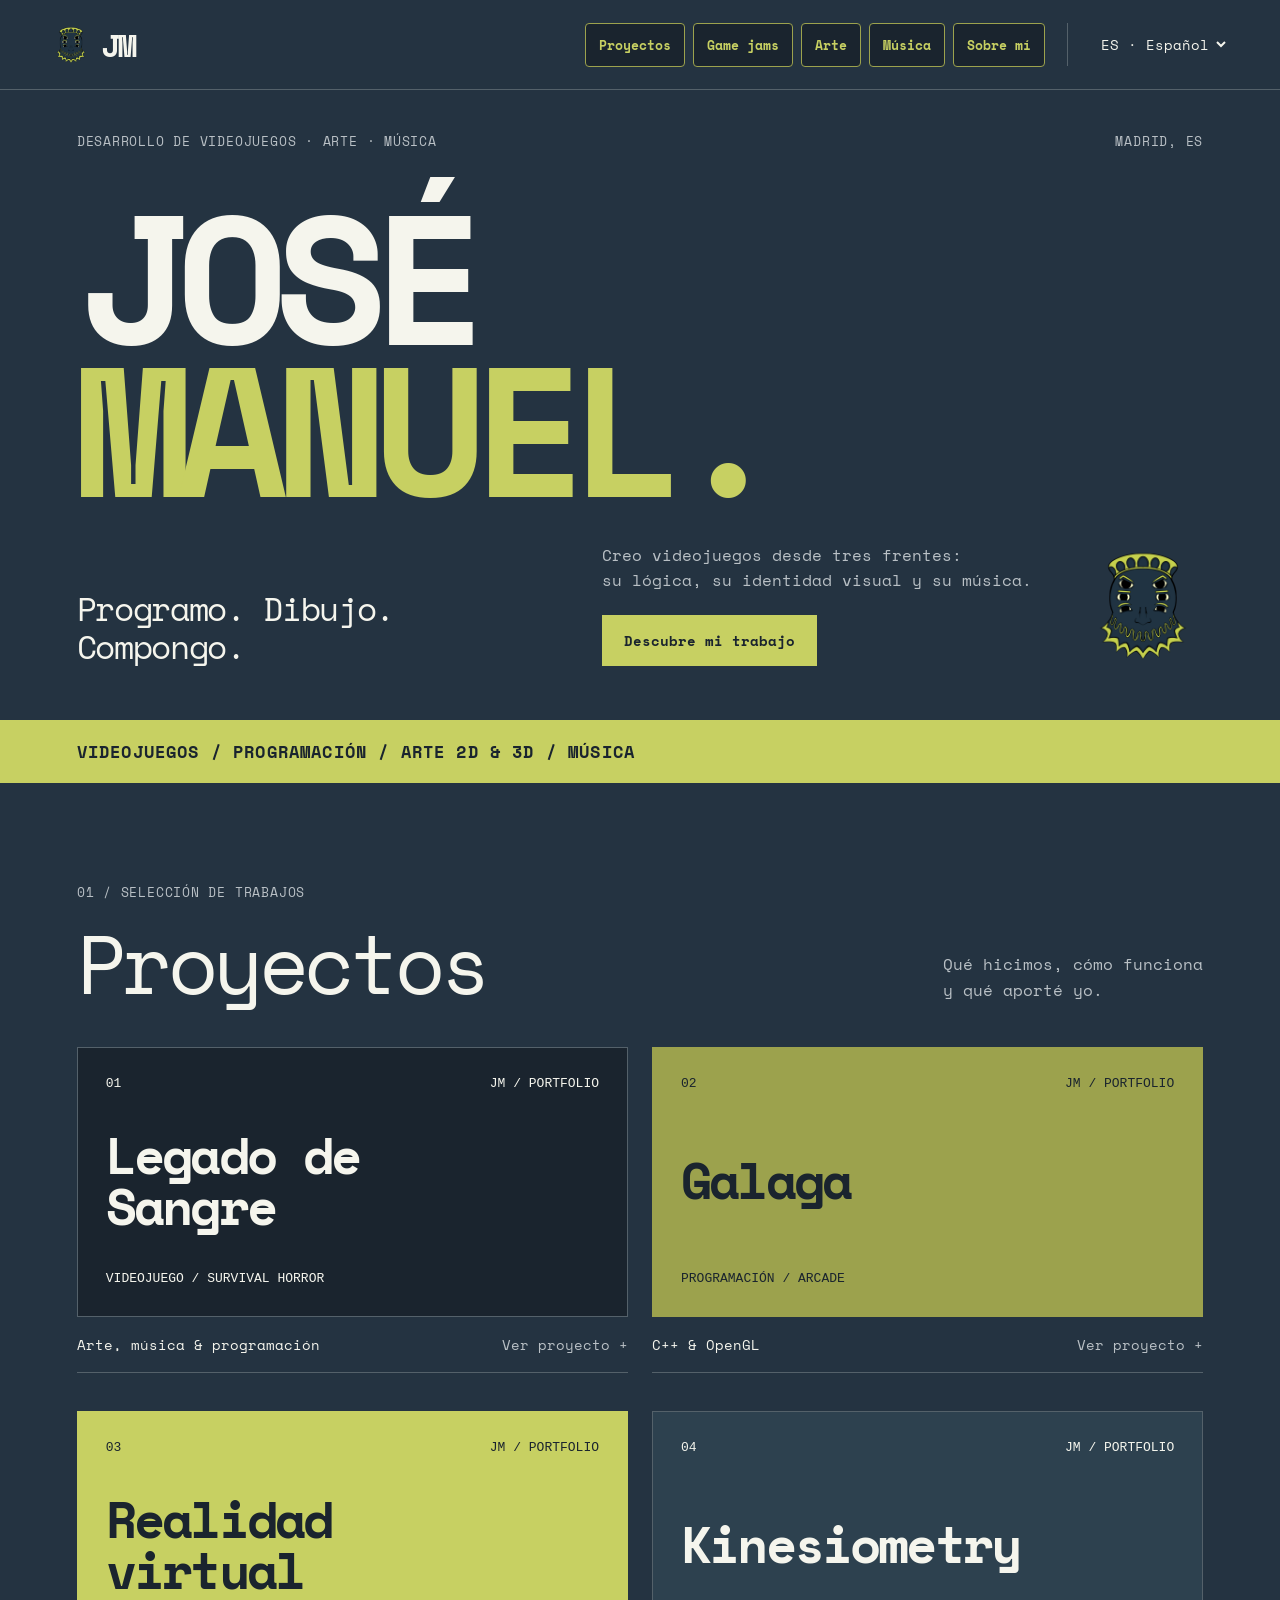
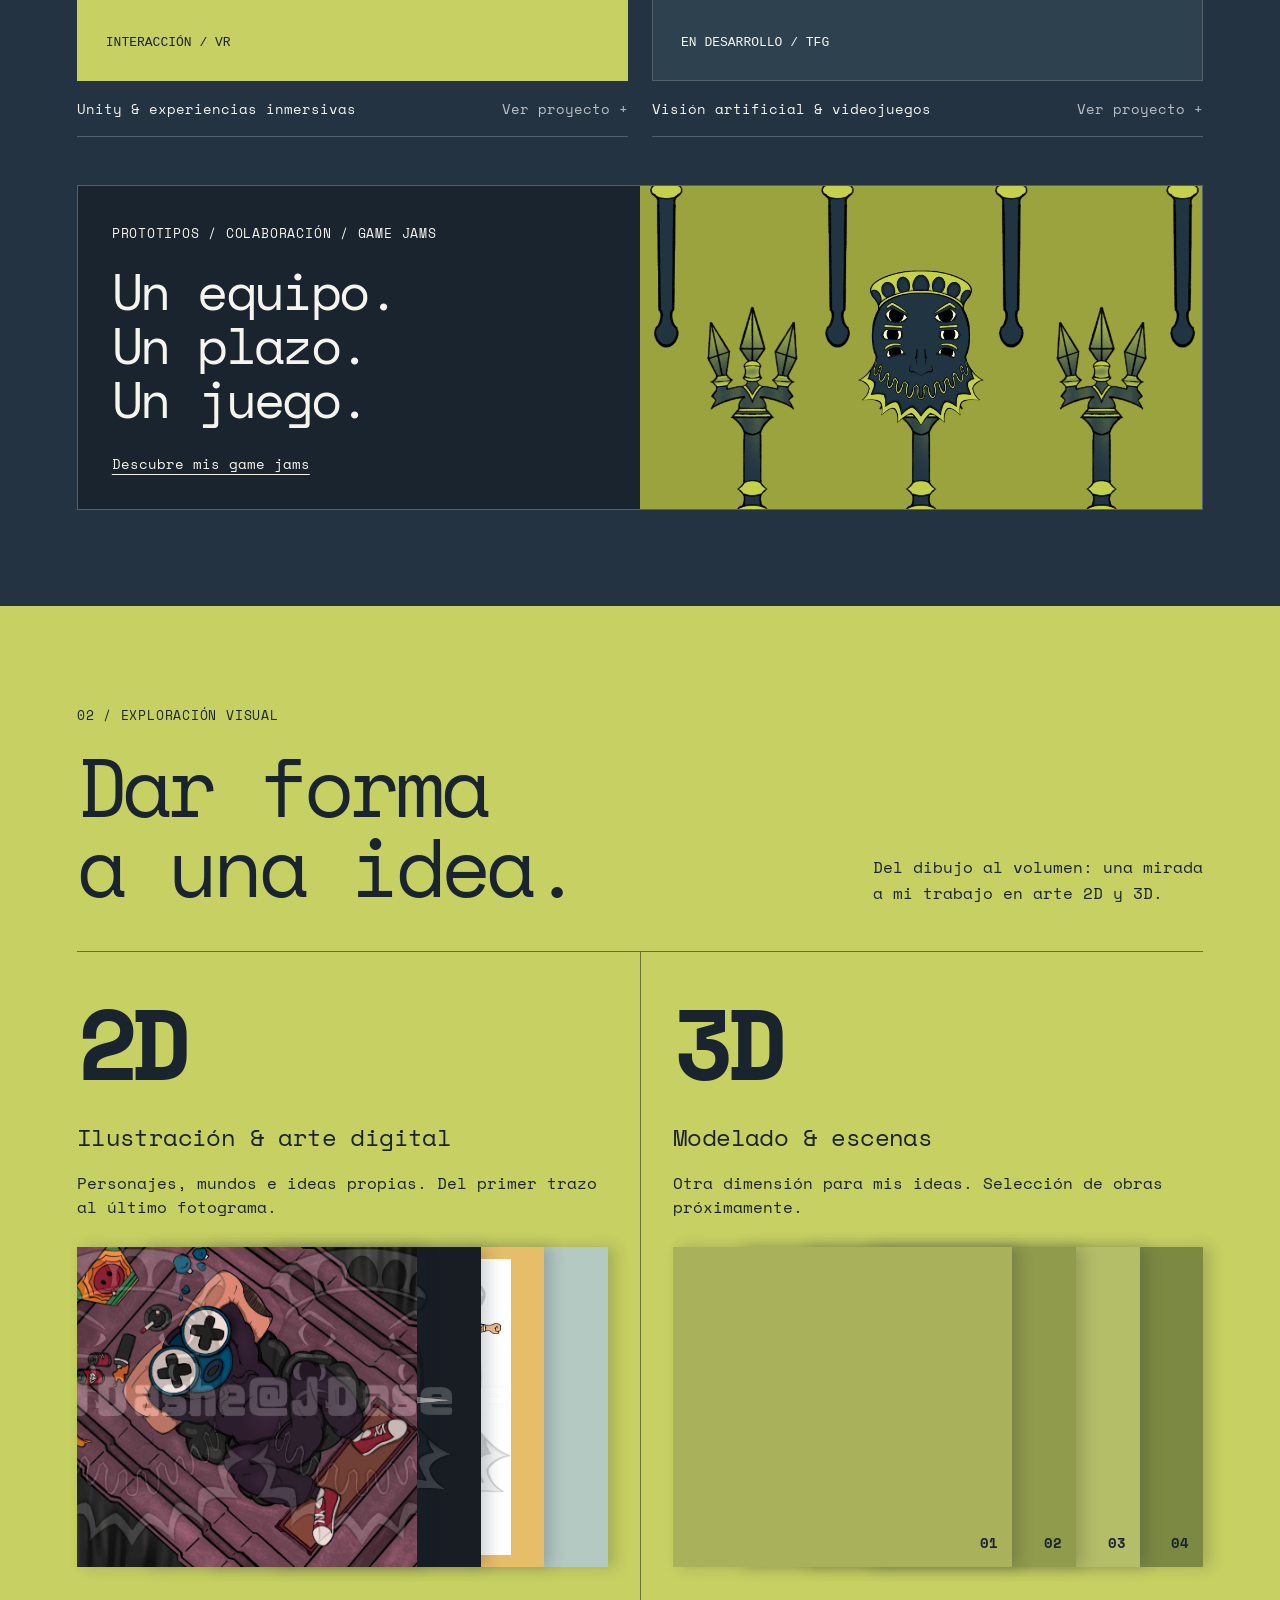
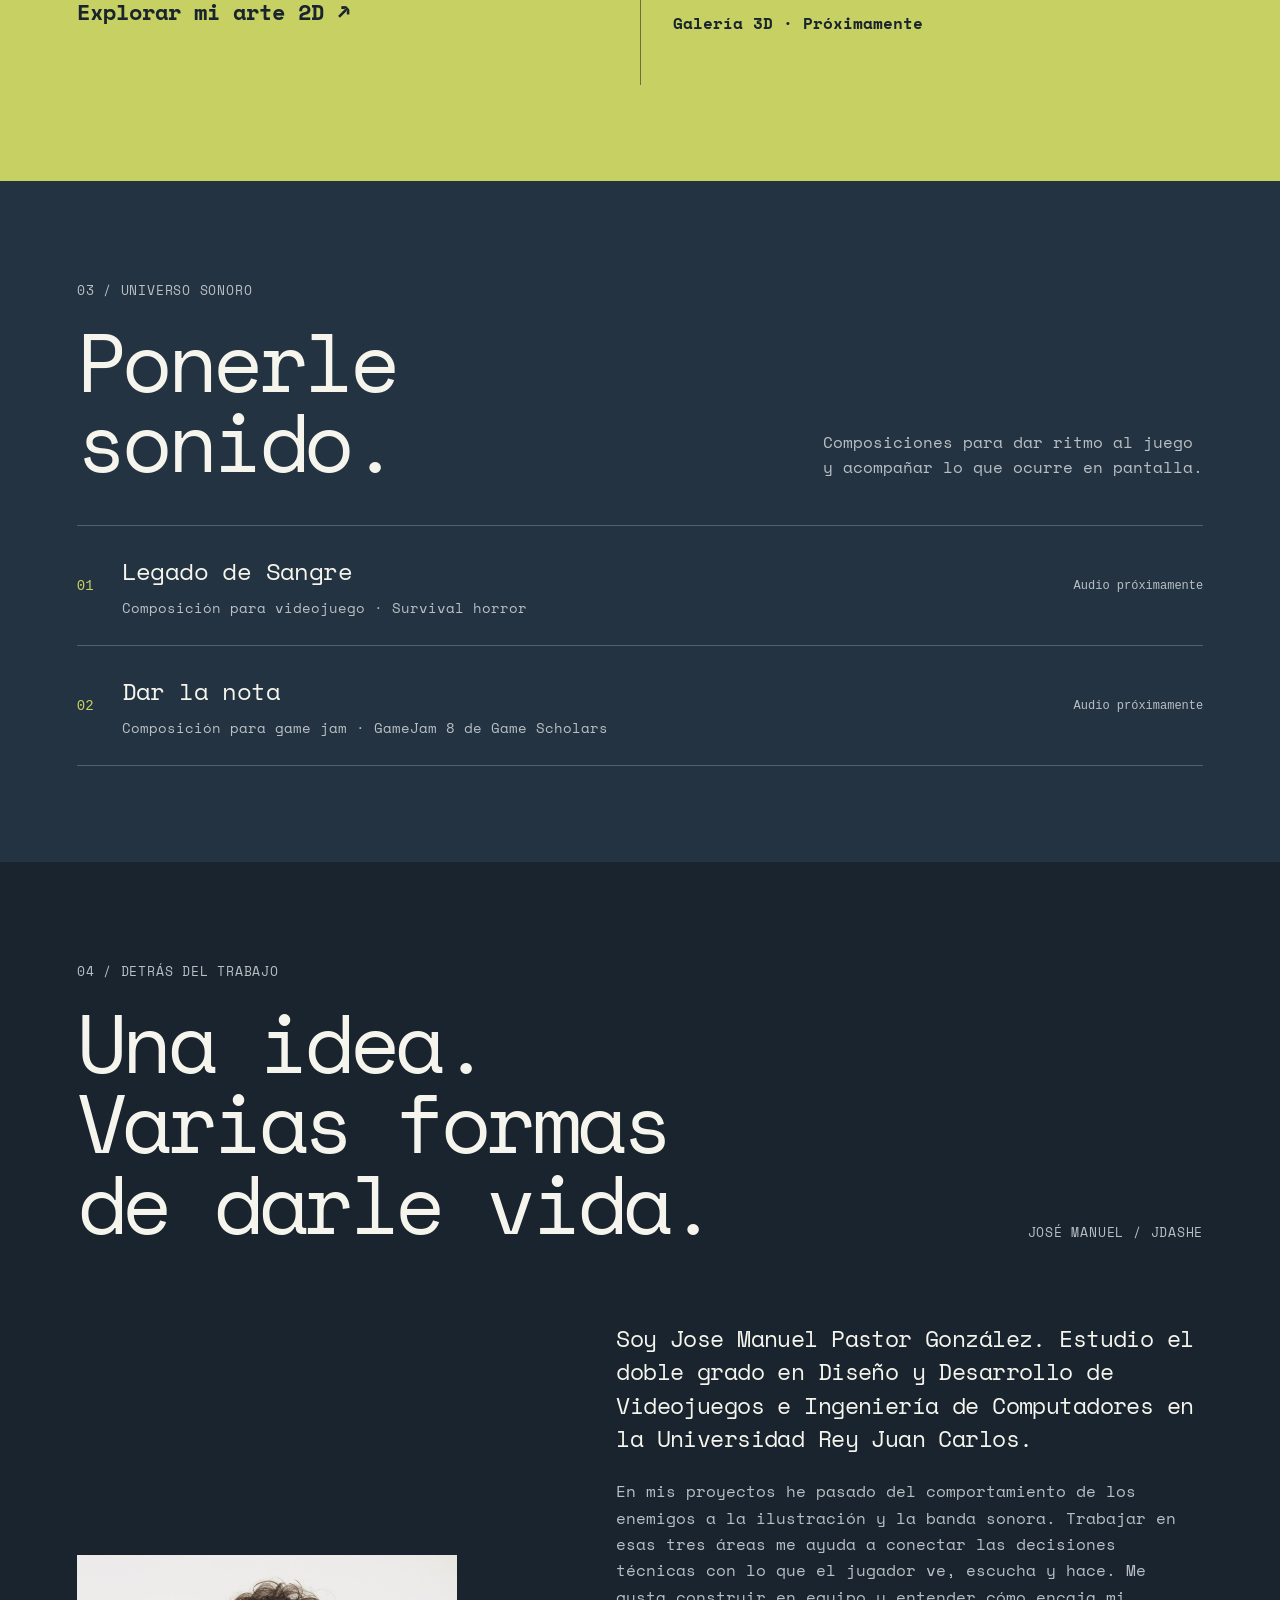
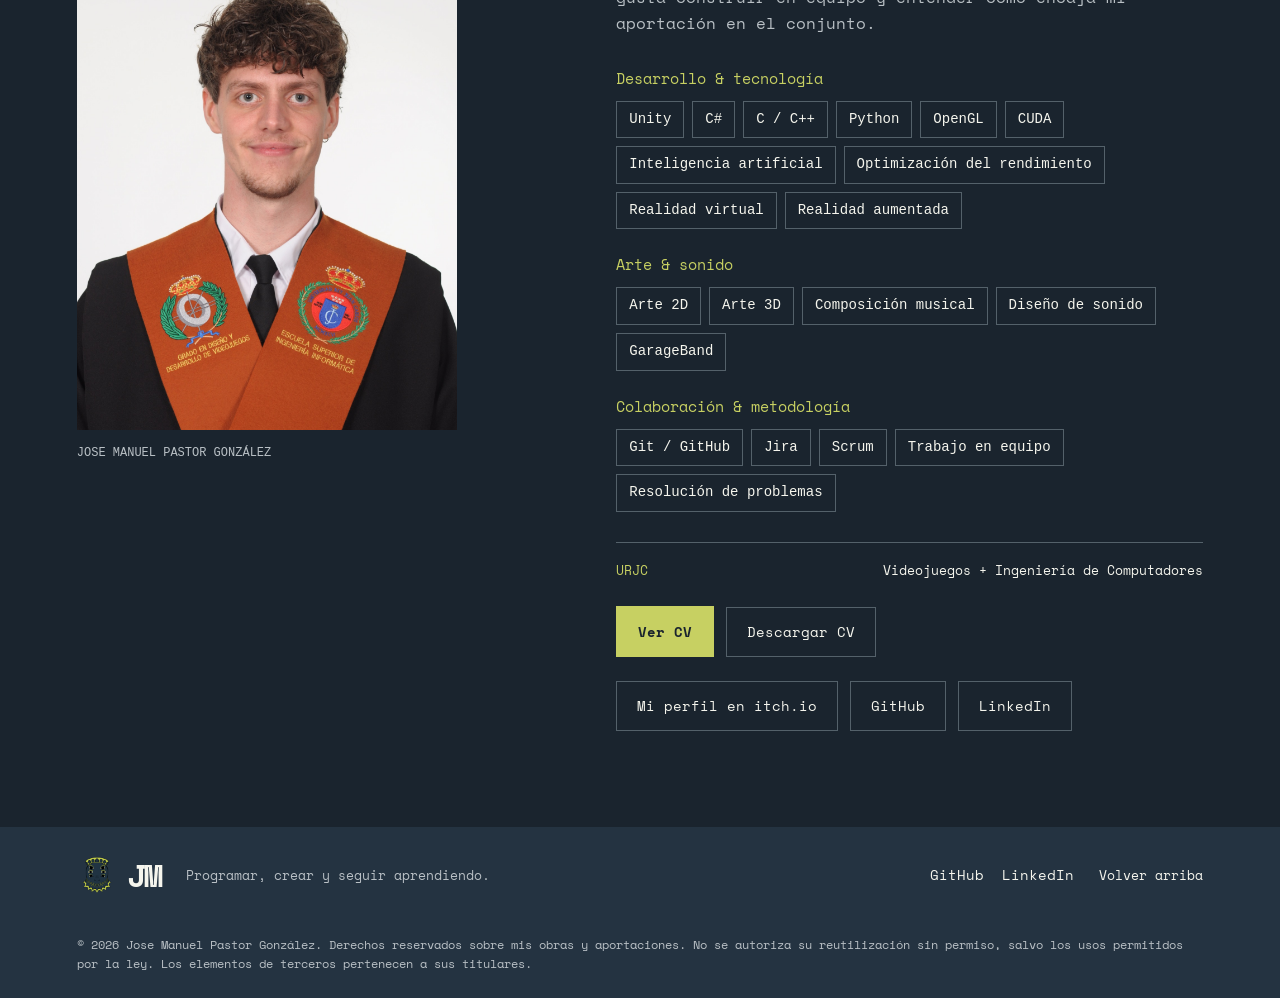
==== commit 13be0aa7: "cambio de fuentes y header" ====
--- a/index.html
+++ b/index.html
@@ -58,7 +58,20 @@
           </option>
         </select>
       </label>
+      <button class="menu-toggle" type="button" aria-controls="mobile-menu"
+        aria-expanded="false" aria-haspopup="dialog" aria-label="Abrir menú">
+        <span></span><span></span><span></span>
+      </button>
     </header>
+    <!-- El diálogo bloquea la interacción con el fondo mientras está abierto. -->
+    <dialog id="mobile-menu" class="mobile-menu" aria-labelledby="mobile-menu-title">
+      <div class="mobile-menu-top">
+        <h2 id="mobile-menu-title" data-t="menuTitle">Navegación</h2>
+        <button class="menu-close" type="button" aria-label="Cerrar menú">×</button>
+      </div>
+      <nav class="mobile-menu-links" aria-label="Navegación móvil"></nav>
+      <p class="mobile-menu-note">JM / PORTFOLIO</p>
+    </dialog>
     <main id="main">
       <!-- Presentación -->
       <section class="hero wrap">
--- a/styles.css
+++ b/styles.css
@@ -1,3 +1,18 @@
+/* Fuente local gratuita; licencia en assets/fonts/OFL-SpaceMono.txt. */
+@font-face {
+  font-family: "Space Mono";
+  src: url("assets/fonts/SpaceMono-Regular.ttf") format("truetype");
+  font-weight: 400;
+  font-style: normal;
+  font-display: swap;
+}
+@font-face {
+  font-family: "Space Mono";
+  src: url("assets/fonts/SpaceMono-Bold.ttf") format("truetype");
+  font-weight: 700;
+  font-style: normal;
+  font-display: swap;
+}
 /* Paleta, tipografía y estilos base */
 :root {
   --bg: #243341;
@@ -7,7 +22,7 @@
   --text: #f5f5ed;
   --muted: #b9c0c5;
   --line: #54616a;
-  font-family: Arial, Helvetica, sans-serif;
+  font-family: "Space Mono", monospace;
   color: var(--text);
   background: var(--bg);
   font-synthesis: none;
@@ -99,7 +114,7 @@
   padding-bottom: 54px;
 }
 .eyebrow {
-  font-family: "Courier New", monospace;
+  font-family: "Space Mono", monospace;
   font-size: 13px;
   letter-spacing: 0.06em;
   line-height: 1.5;
@@ -1311,3 +1326,156 @@
   line-height: 1.6;
   color: var(--muted);
 }
+
+/* Botones de navegación y menú lateral móvil. */
+header {
+  gap: 22px;
+  z-index: 20;
+}
+header nav {
+  gap: 8px;
+}
+header nav a {
+  padding: 11px 13px;
+  border: 1px solid var(--olive);
+  border-radius: 4px;
+  background: var(--deep);
+  color: var(--lime);
+  font-size: 13px;
+  font-weight: 700;
+  white-space: nowrap;
+}
+header nav a:hover,
+header nav a[aria-current="page"] {
+  background: var(--lime);
+  color: var(--deep);
+}
+.menu-toggle {
+  display: none;
+  width: 46px;
+  height: 46px;
+  padding: 11px;
+  flex-shrink: 0;
+  border: 1px solid var(--lime);
+  border-radius: 4px;
+  background: var(--deep);
+  color: var(--lime);
+  cursor: pointer;
+}
+.menu-toggle span {
+  display: block;
+  width: 22px;
+  height: 2px;
+  margin: 4px 0;
+  background: currentColor;
+}
+body.menu-open {
+  overflow: hidden;
+}
+.mobile-menu {
+  position: fixed;
+  inset: 0 0 0 auto;
+  margin: 0;
+  width: min(360px, 86vw);
+  max-width: 86vw;
+  height: 100dvh;
+  max-height: 100dvh;
+  padding: 26px 22px;
+  border: 0;
+  border-left: 1px solid var(--olive);
+  background: var(--deep);
+  transform: translateX(100%);
+  opacity: 0;
+  transition: transform 220ms ease, opacity 220ms ease;
+}
+.mobile-menu.is-visible {
+  transform: translateX(0);
+  opacity: 1;
+}
+.mobile-menu::backdrop {
+  background: rgb(0 0 0 / 0%);
+  transition: background 220ms ease;
+}
+.mobile-menu.is-visible::backdrop {
+  background: rgb(0 0 0 / 68%);
+}
+.mobile-menu-top {
+  display: flex;
+  align-items: center;
+  justify-content: space-between;
+  gap: 12px;
+}
+.mobile-menu-top h2 {
+  font-size: 19px;
+  margin: 0;
+  letter-spacing: -0.03em;
+}
+.menu-close {
+  width: 44px;
+  height: 44px;
+  border: 1px solid var(--olive);
+  background: transparent;
+  color: var(--lime);
+  font-size: 28px;
+  cursor: pointer;
+}
+.mobile-menu-links {
+  display: flex;
+  flex-direction: column;
+  width: 100%;
+  margin: 36px 0;
+  padding: 0;
+  gap: 12px;
+}
+.mobile-menu-links a {
+  display: block;
+  padding: 16px;
+  border: 1px solid var(--olive);
+  border-radius: 4px;
+  color: var(--lime);
+  background: var(--bg);
+  font-size: 16px;
+  font-weight: 700;
+}
+.mobile-menu-links a:hover,
+.mobile-menu-links a[aria-current="page"] {
+  background: var(--lime);
+  color: var(--deep);
+}
+.mobile-menu .mobile-menu-note {
+  font-size: 12px;
+  color: var(--muted);
+}
+@media (max-width: 1050px) {
+  header {
+    height: 78px;
+    min-height: 78px;
+    flex-wrap: nowrap;
+    padding: 12px 5%;
+    gap: 12px;
+  }
+  header nav {
+    display: none;
+  }
+  header .language {
+    margin-left: auto;
+    padding: 0;
+    border: 0;
+  }
+  header select {
+    max-width: 135px;
+    font-size: 12px;
+  }
+  .menu-toggle {
+    display: block;
+  }
+}
+@media (prefers-reduced-motion: reduce) {
+  html {
+    scroll-behavior: auto;
+  }
+  .mobile-menu,
+  .mobile-menu::backdrop {
+    transition: none;
+  }
+}
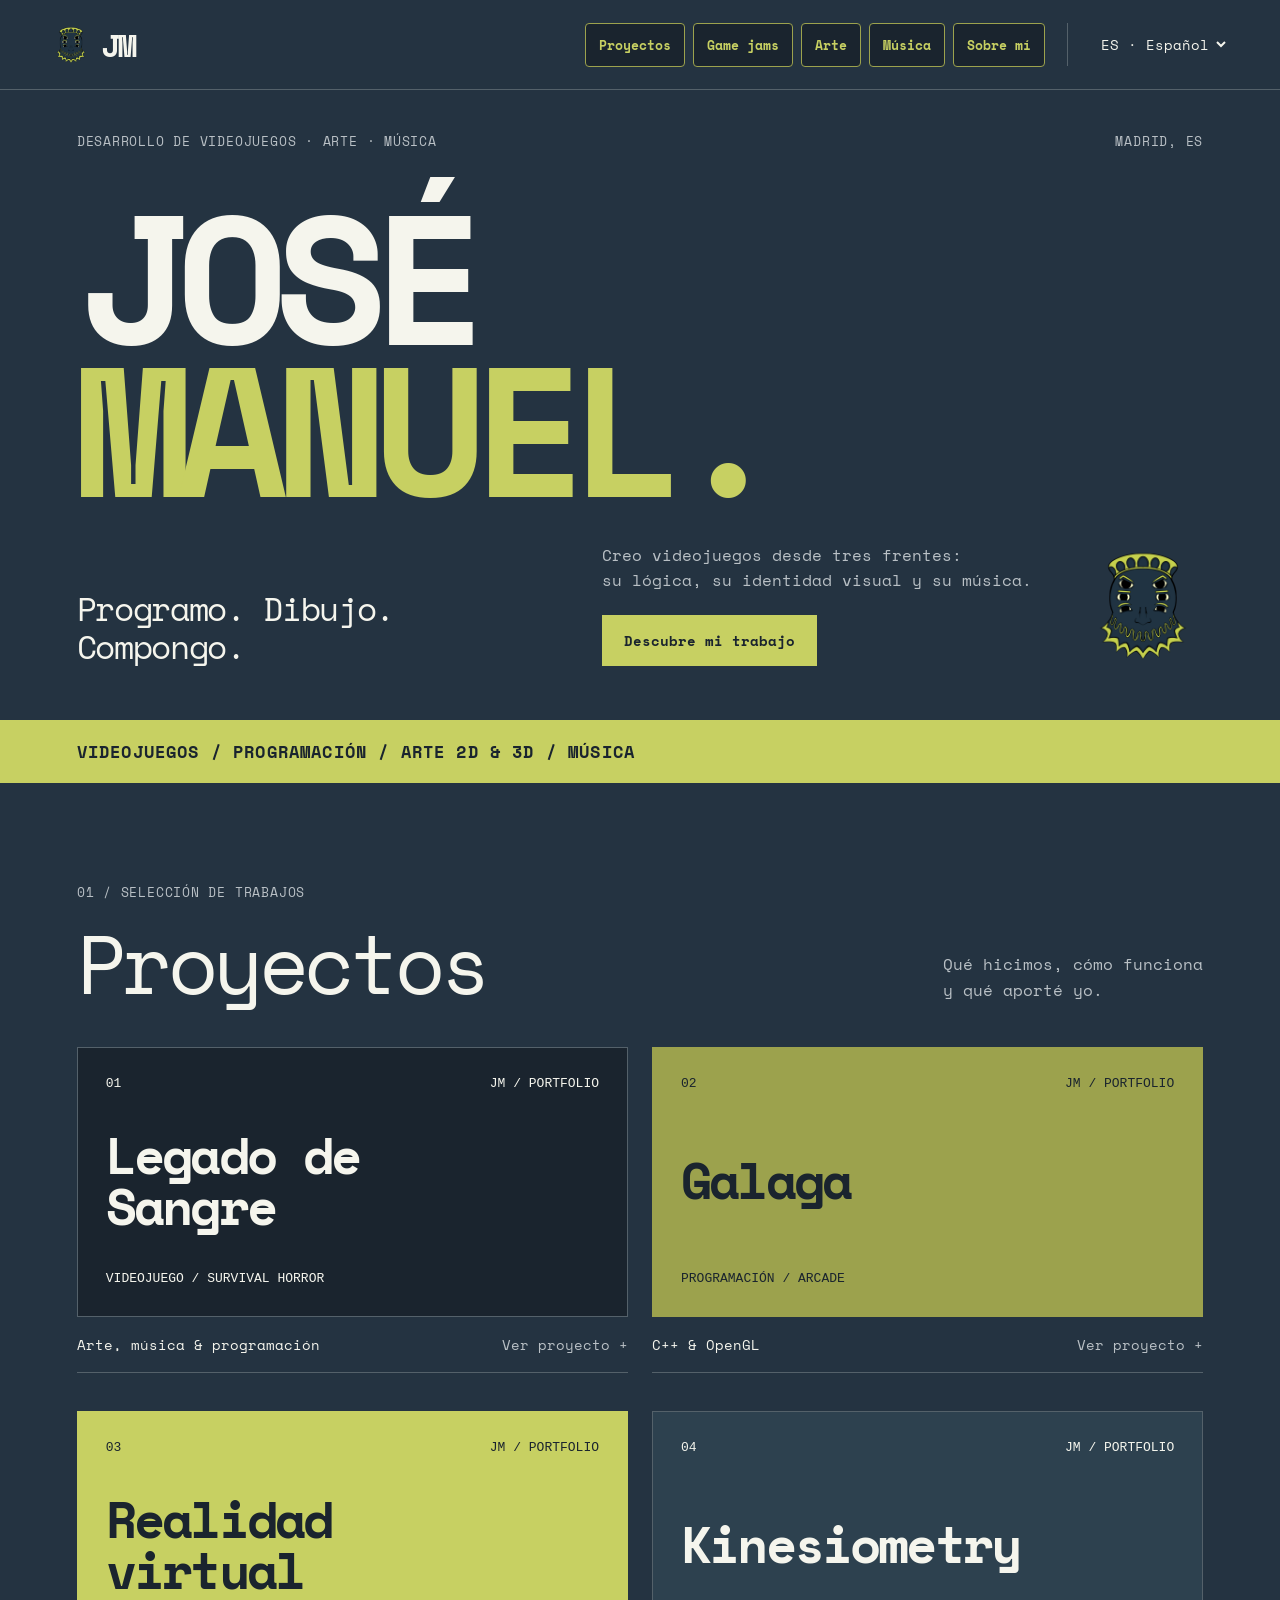
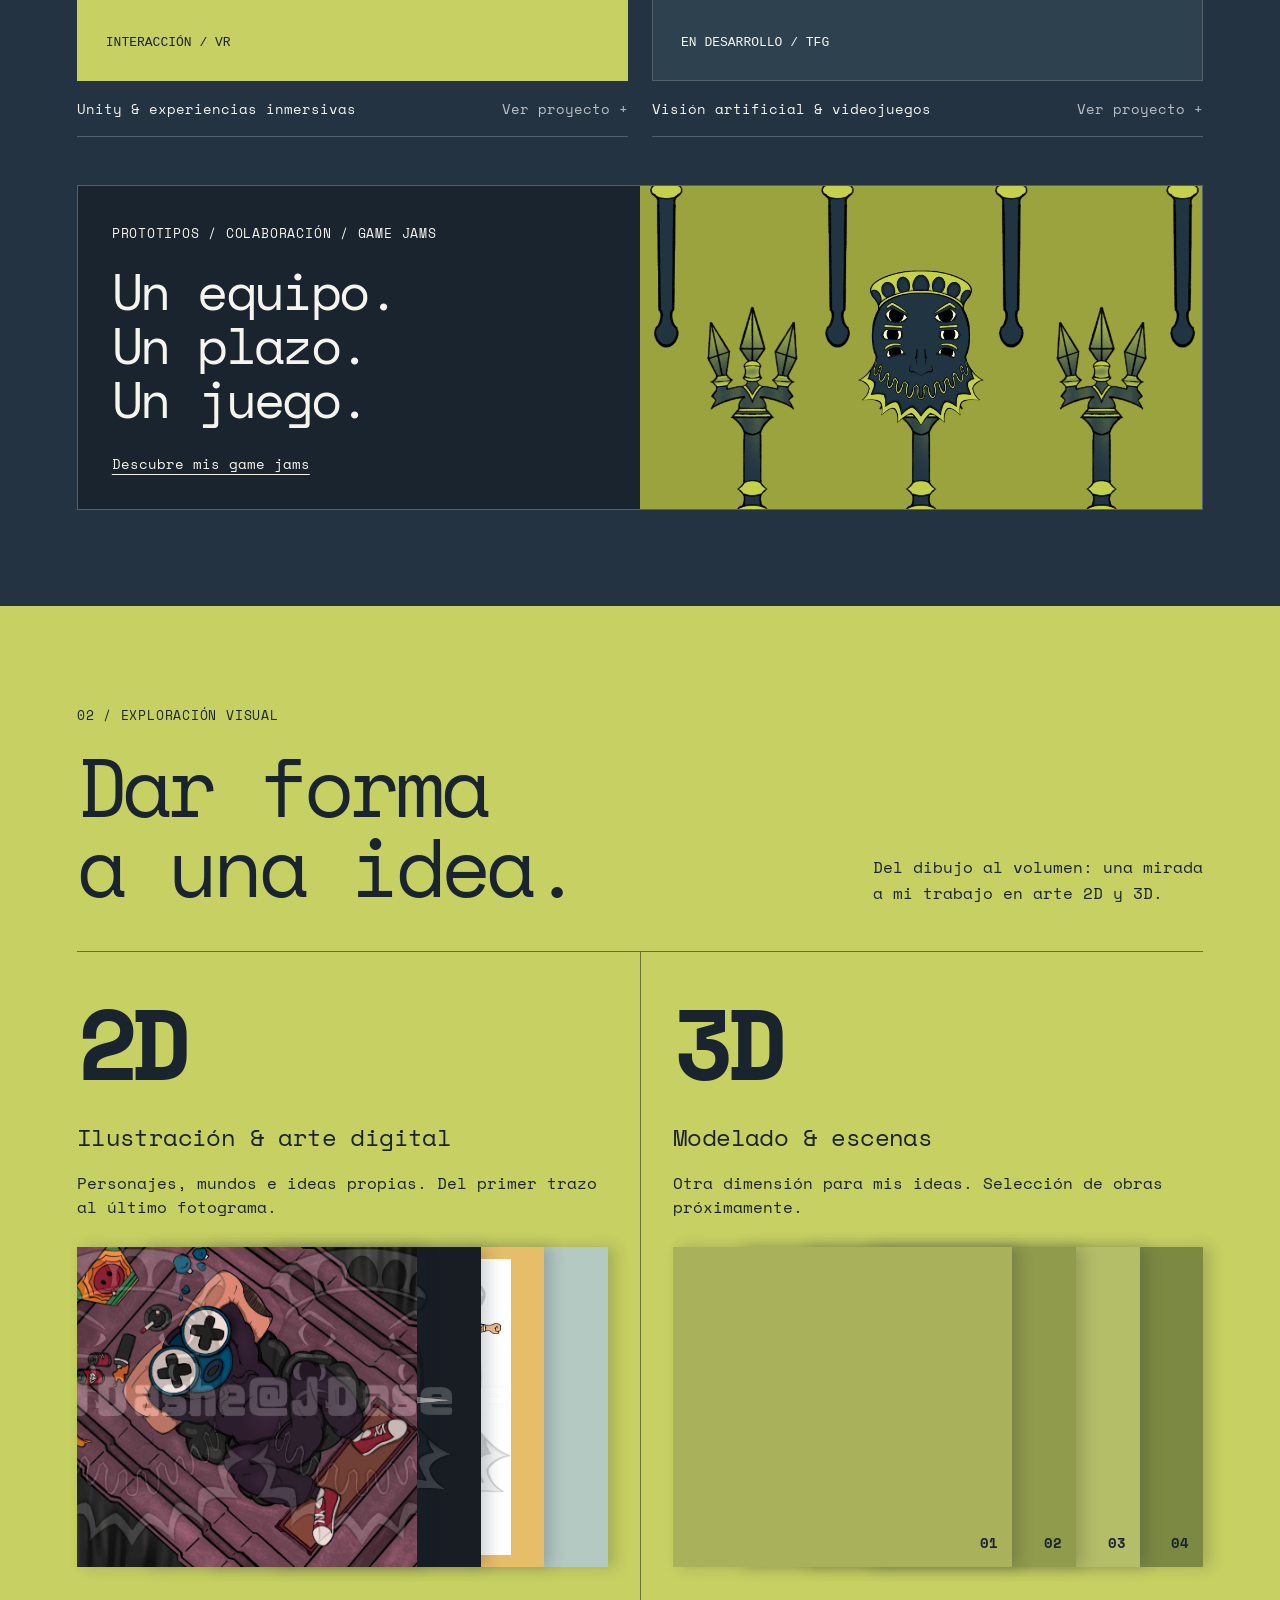
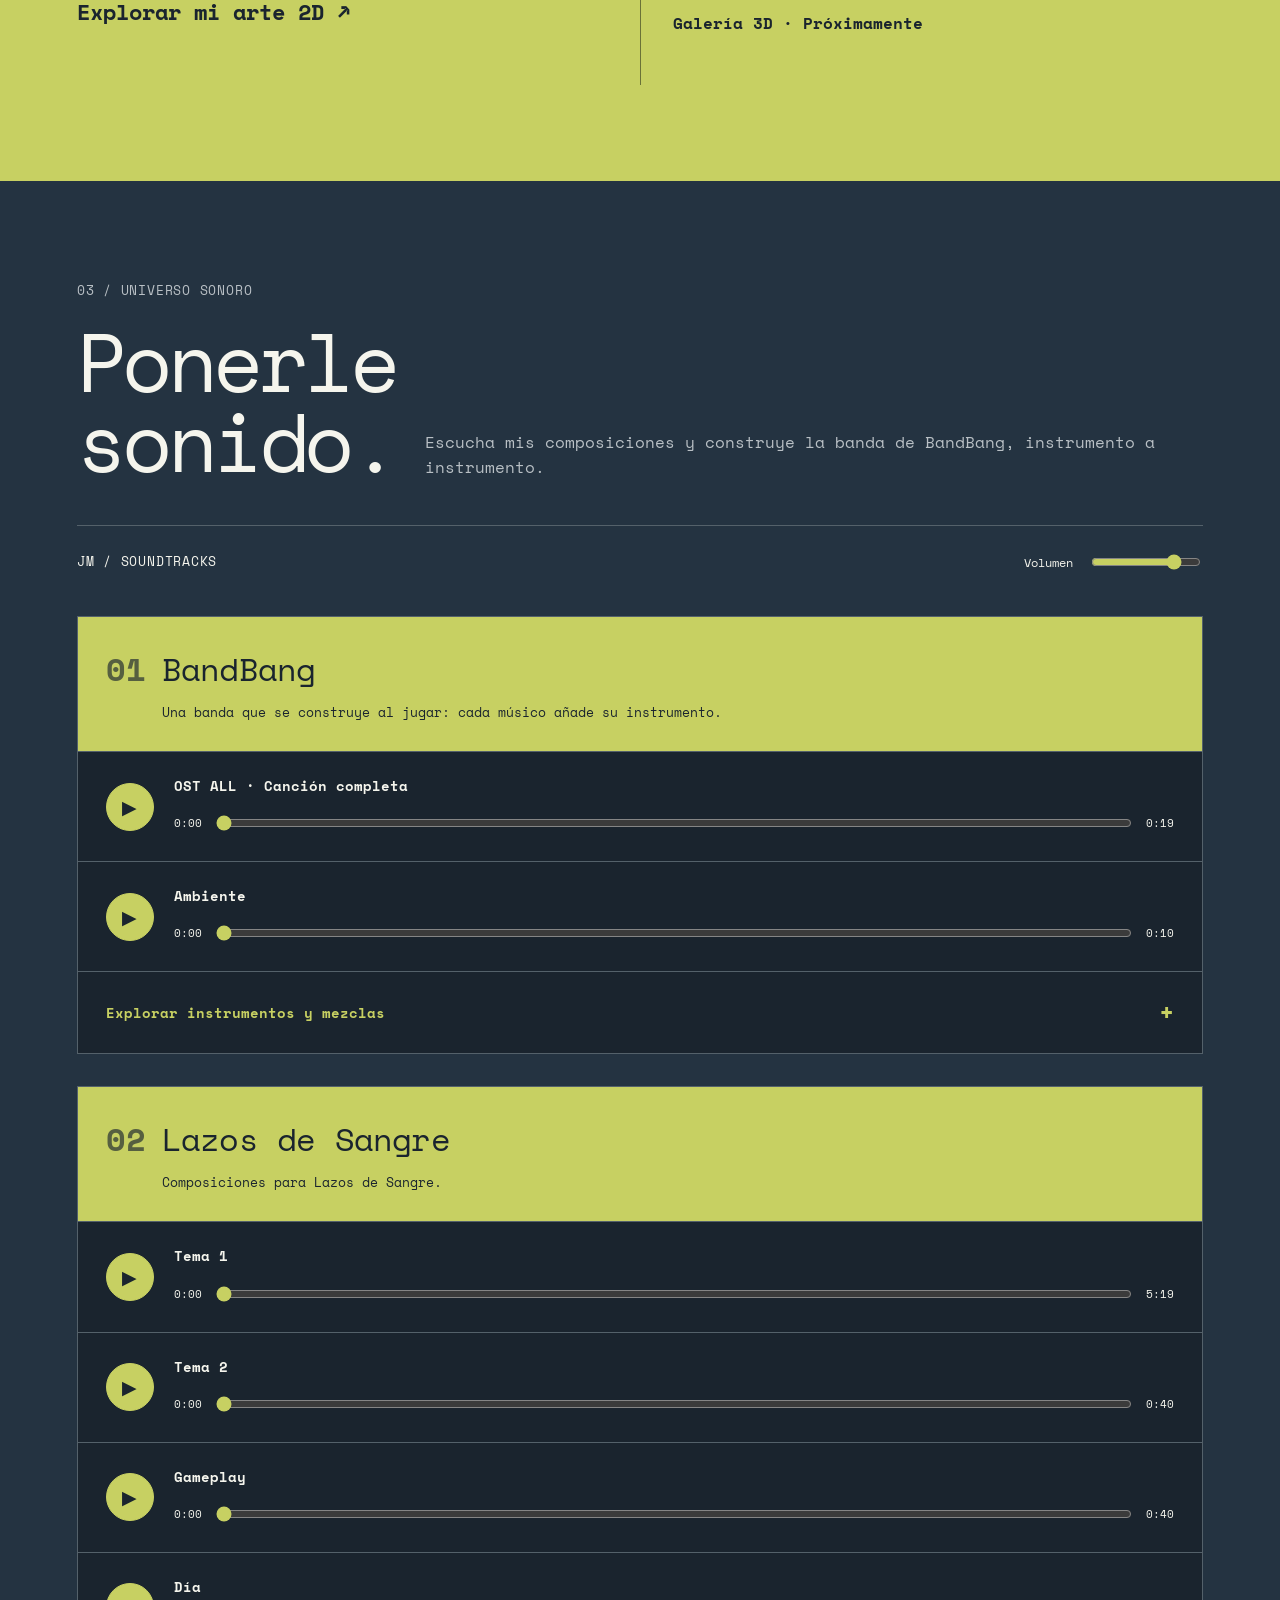
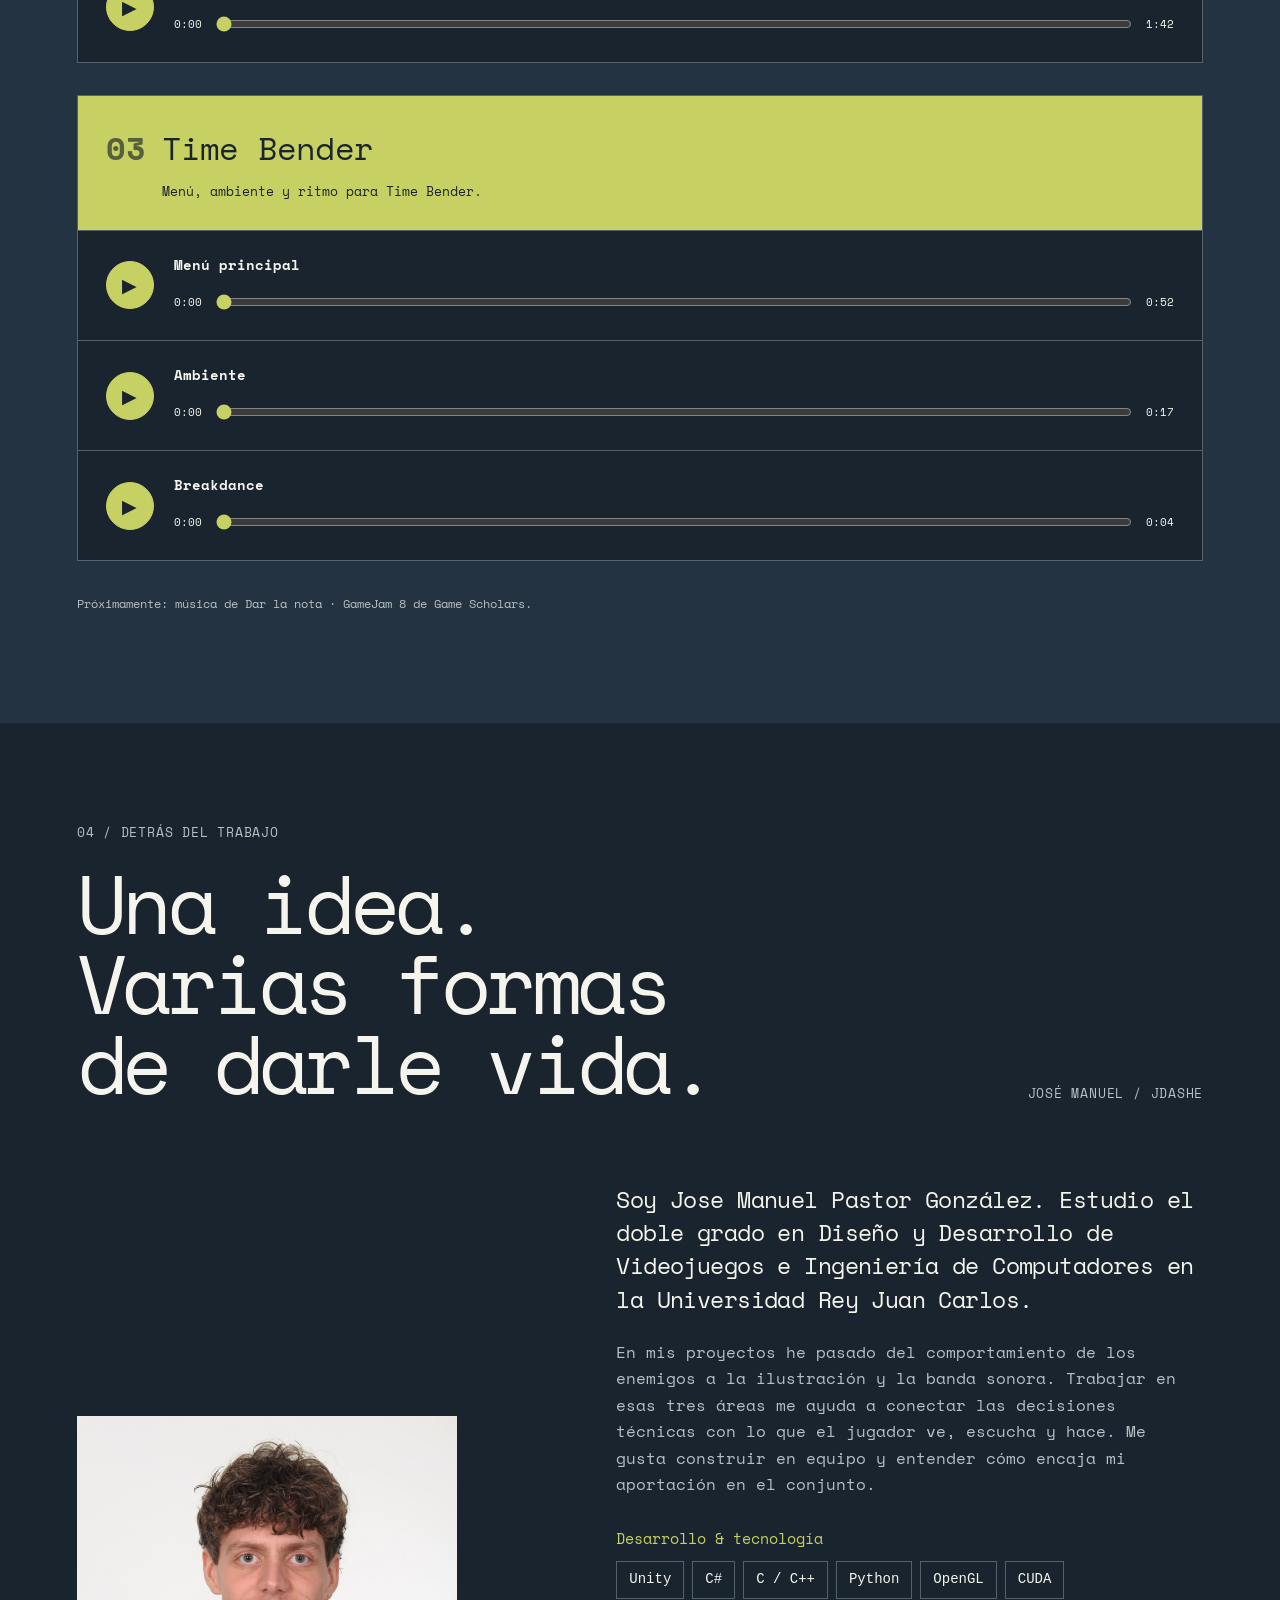
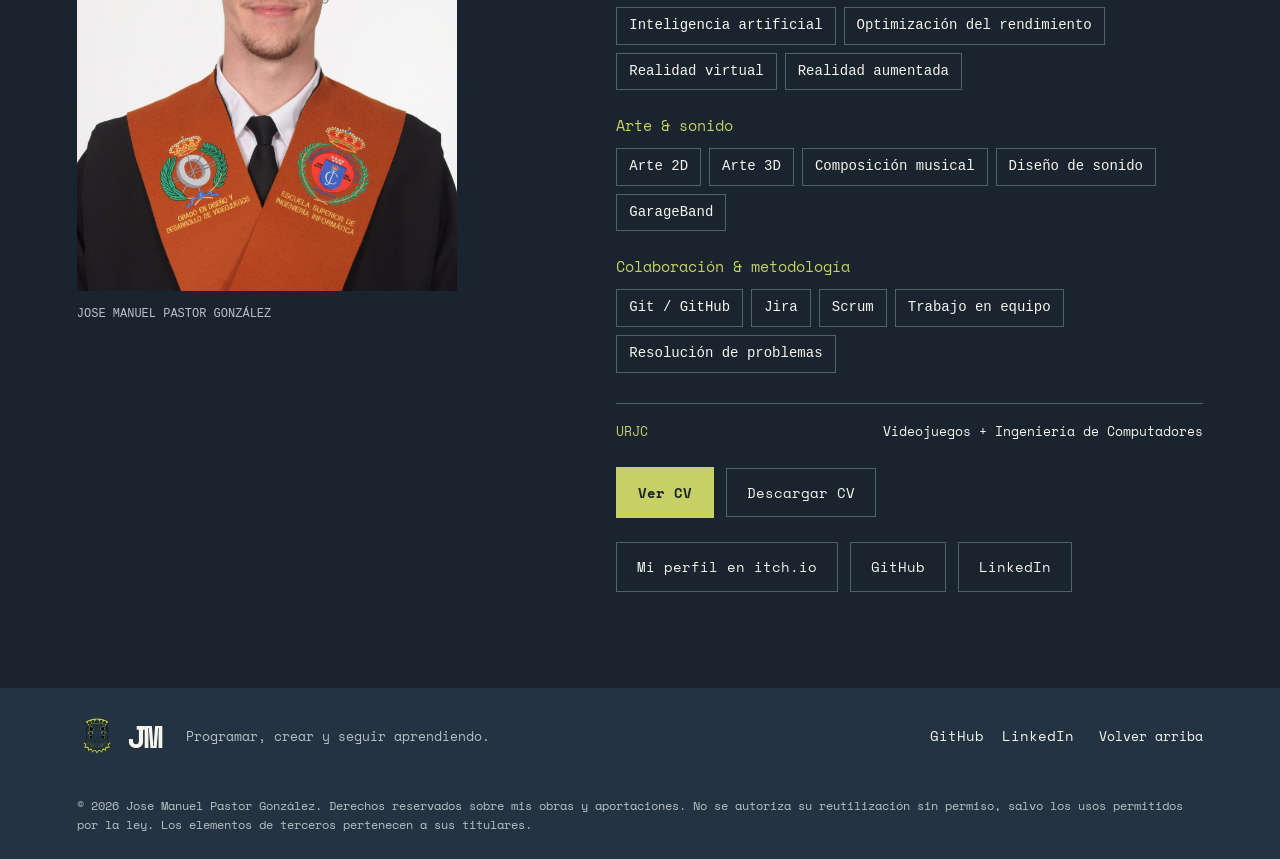
==== commit d989935f: "musica añadida" ====
--- a/index.html
+++ b/index.html
@@ -17,6 +17,8 @@
     </script>
     <script src="script.js" defer>
     </script>
+    <script src="music-data.js" defer></script>
+    <script src="music.js" defer></script>
   </head>
   <body>
     <a class="skip" href="#main" data-t="skip">
@@ -35,7 +37,7 @@
         <a href="jams.html" data-t="jams">
           Game jams
         </a>
-        <a href="#art" data-t="art">
+        <a href="art.html" data-t="art">
           Arte
         </a>
         <a href="#sound" data-t="sound">
@@ -291,40 +293,12 @@
             y acompañar lo que ocurre en pantalla.
           </p>
         </div>
-        <div class="sound-list">
-          <div>
-            <span class="track-no">
-              01
-            </span>
-            <div>
-              <h3>
-                Legado de Sangre
-              </h3>
-              <p data-t="soundtrack">
-                Composición para videojuego · Survival horror
-              </p>
-            </div>
-            <span class="pending" data-t="audioPending">
-              Audio próximamente
-            </span>
-          </div>
-          <div>
-            <span class="track-no">
-              02
-            </span>
-            <div>
-              <h3>
-                Dar la nota
-              </h3>
-              <p data-t="jam">
-                Composición para game jam · GameJam 8 de Game Scholars
-              </p>
-            </div>
-            <span class="pending" data-t="audioPending">
-              Audio próximamente
-            </span>
-          </div>
-        </div>
+        <!-- Biblioteca de audio y mezclador interactivo de BandBang. -->
+        <div id="music-library"></div>
+        <noscript>Activa JavaScript para escuchar la música. / Enable JavaScript to listen.</noscript>
+        <p class="music-coming" data-t="musicComing">
+          Próximamente: música de Dar la nota · GameJam 8 de Game Scholars.
+        </p>
       </section>
       <!-- Sobre mí, aptitudes y CV -->
       <section class="about-section" id="about">
--- a/styles.css
+++ b/styles.css
@@ -1479,3 +1479,250 @@
     transition: none;
   }
 }
+
+/* Música: controles propios, sin la interfaz nativa del navegador. */
+.music-master,
+.music-master label,
+.music-album-heading,
+.music-timeline,
+.mixer-transport,
+.musician,
+.musician label,
+.mixer-presets {
+  display: flex;
+  align-items: center;
+  gap: 16px;
+}
+.music-master {
+  justify-content: space-between;
+  flex-wrap: wrap;
+  padding: 20px 0;
+  border-top: 1px solid var(--line);
+}
+.music-master label {
+  font-size: 12px;
+}
+.music-master input {
+  width: 110px;
+}
+.music-album {
+  margin: 18px 0 32px;
+  border: 1px solid var(--line);
+  background: var(--deep);
+}
+.music-album-heading {
+  padding: 28px;
+  background: var(--lime);
+  color: var(--deep);
+  align-items: flex-start;
+}
+.music-number {
+  font-size: 32px;
+  font-weight: 700;
+  opacity: 0.65;
+}
+.music-album-heading h3 {
+  font-size: clamp(22px, 3vw, 32px);
+  margin: 0 0 8px;
+}
+.music-album-heading p {
+  font-size: 13px;
+  line-height: 1.7;
+  margin: 0;
+  max-width: 750px;
+}
+.music-track {
+  display: flex;
+  align-items: center;
+  gap: 20px;
+  padding: 22px 28px;
+  border-top: 1px solid var(--line);
+}
+.music-track.is-playing {
+  background: #2c3b36;
+  box-shadow: inset 3px 0 var(--lime);
+}
+.music-track-body {
+  flex: 1;
+  min-width: 0;
+}
+.music-track h4 {
+  font-size: 14px;
+  line-height: 1.65;
+  margin: 0 0 10px;
+  overflow-wrap: anywhere;
+}
+.music-play {
+  width: 48px;
+  height: 48px;
+  flex-shrink: 0;
+  border: 1px solid var(--lime);
+  border-radius: 50%;
+  background: var(--lime);
+  color: var(--deep);
+  font-size: 19px;
+  cursor: pointer;
+}
+.music-play:hover {
+  background: var(--text);
+}
+.music-play:disabled {
+  opacity: 0.5;
+  cursor: wait;
+}
+.music-timeline,
+.mixer-transport {
+  font-size: 11px;
+  font-variant-numeric: tabular-nums;
+  gap: 12px;
+}
+.music-timeline span,
+.mixer-transport > span {
+  flex-shrink: 0;
+  min-width: 4ch;
+}
+.music-timeline input,
+.mixer-transport input {
+  min-width: 0;
+  width: 100%;
+  flex: 1;
+}
+#music-library input[type="range"] {
+  accent-color: var(--lime);
+  cursor: pointer;
+  min-height: 28px;
+}
+#music-library input:focus-visible,
+#music-library summary:focus-visible {
+  outline: 2px solid var(--lime);
+  outline-offset: 4px;
+}
+.music-details {
+  border-top: 1px solid var(--line);
+}
+.music-details > summary {
+  display: flex;
+  justify-content: space-between;
+  align-items: center;
+  gap: 20px;
+  padding: 22px 28px;
+  color: var(--lime);
+  font-size: 14px;
+  font-weight: 700;
+  list-style: none;
+  cursor: pointer;
+}
+.music-details > summary::-webkit-details-marker {
+  display: none;
+}
+.music-details > summary > span:last-child {
+  font-size: 25px;
+}
+.music-details[open] > summary > span:last-child {
+  transform: rotate(45deg);
+}
+.music-expanded {
+  padding: 4px 28px 28px;
+}
+.music-expanded > h4 {
+  font-size: 22px;
+  margin: 12px 0;
+}
+.music-expanded p,
+.music-coming {
+  color: var(--muted);
+  font-size: 12px;
+  line-height: 1.8;
+}
+.mixer-presets {
+  margin: 20px 0;
+}
+.mixer-presets button,
+.musician button {
+  padding: 10px 16px;
+  min-height: 44px;
+  border: 1px solid var(--olive);
+  border-radius: 3px;
+  color: var(--lime);
+  background: transparent;
+  cursor: pointer;
+}
+.mixer-presets button:hover,
+.musician button:hover,
+.musician button[aria-pressed="true"] {
+  background: var(--lime);
+  color: var(--deep);
+}
+.musician-list {
+  display: grid;
+  grid-template-columns: repeat(2, minmax(0, 1fr));
+  gap: 10px;
+  margin-bottom: 24px;
+}
+.musician {
+  justify-content: space-between;
+  gap: 8px;
+  padding: 12px;
+  border: 1px solid var(--line);
+  background: var(--bg);
+}
+.musician label {
+  gap: 10px;
+  cursor: pointer;
+  font-size: 12px;
+  min-height: 44px;
+}
+.musician input {
+  width: 18px;
+  height: 18px;
+  flex-shrink: 0;
+  accent-color: var(--lime);
+}
+.instrument-code {
+  color: var(--lime);
+  font-weight: 700;
+}
+.music-versions {
+  margin-top: 28px;
+  border-top: 1px solid var(--line);
+  padding-top: 20px;
+}
+.music-versions > summary {
+  color: var(--lime);
+  cursor: pointer;
+  padding: 12px 0;
+  font-size: 14px;
+}
+.music-versions .music-track {
+  padding-left: 0;
+  padding-right: 0;
+}
+.music-error {
+  color: var(--lime);
+  font-size: 12px;
+}
+@media (max-width: 680px) {
+  .musician-list {
+    grid-template-columns: 1fr;
+  }
+  .music-track,
+  .music-album-heading,
+  .music-details > summary {
+    padding: 18px 16px;
+    gap: 12px;
+  }
+  .music-expanded {
+    padding: 4px 16px 20px;
+  }
+  .music-play {
+    width: 44px;
+    height: 44px;
+  }
+  .music-track h4 {
+    font-size: 12px;
+  }
+  .music-timeline,
+  .mixer-transport {
+    gap: 8px;
+  }
+}
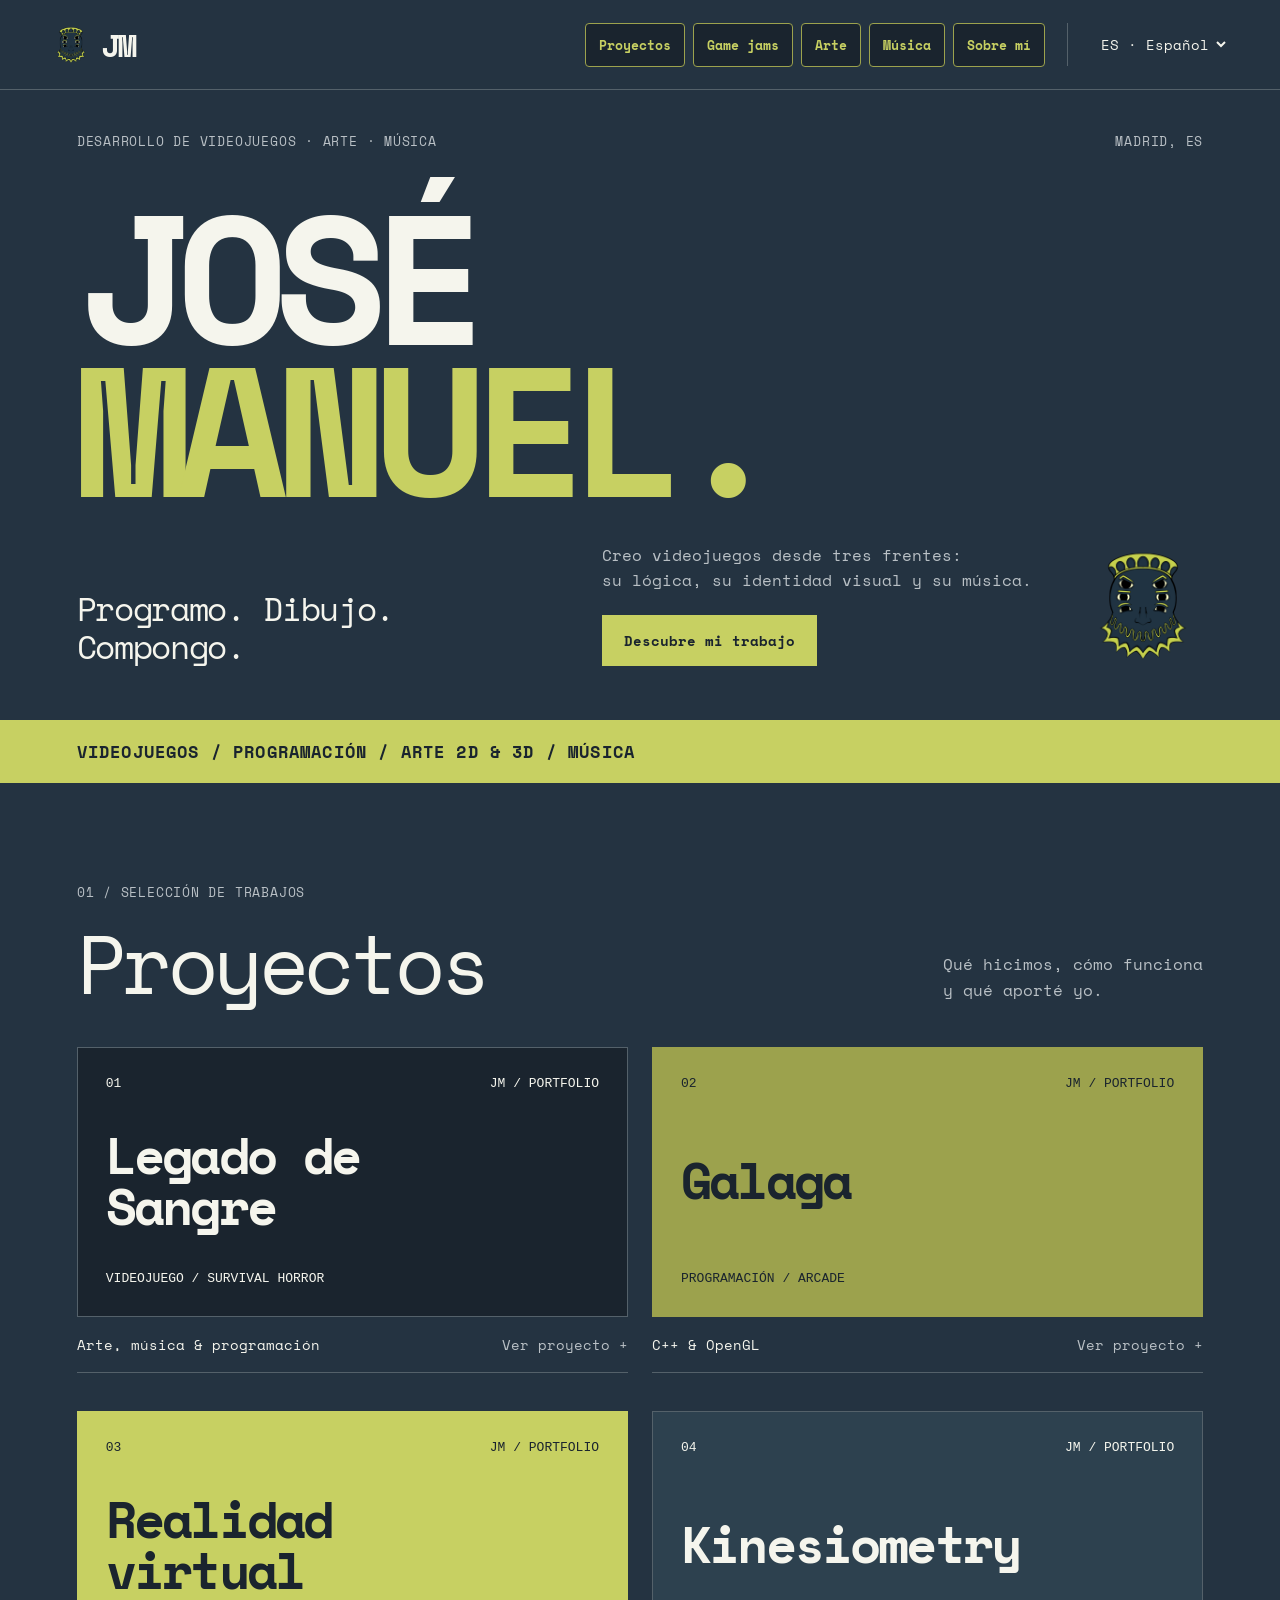
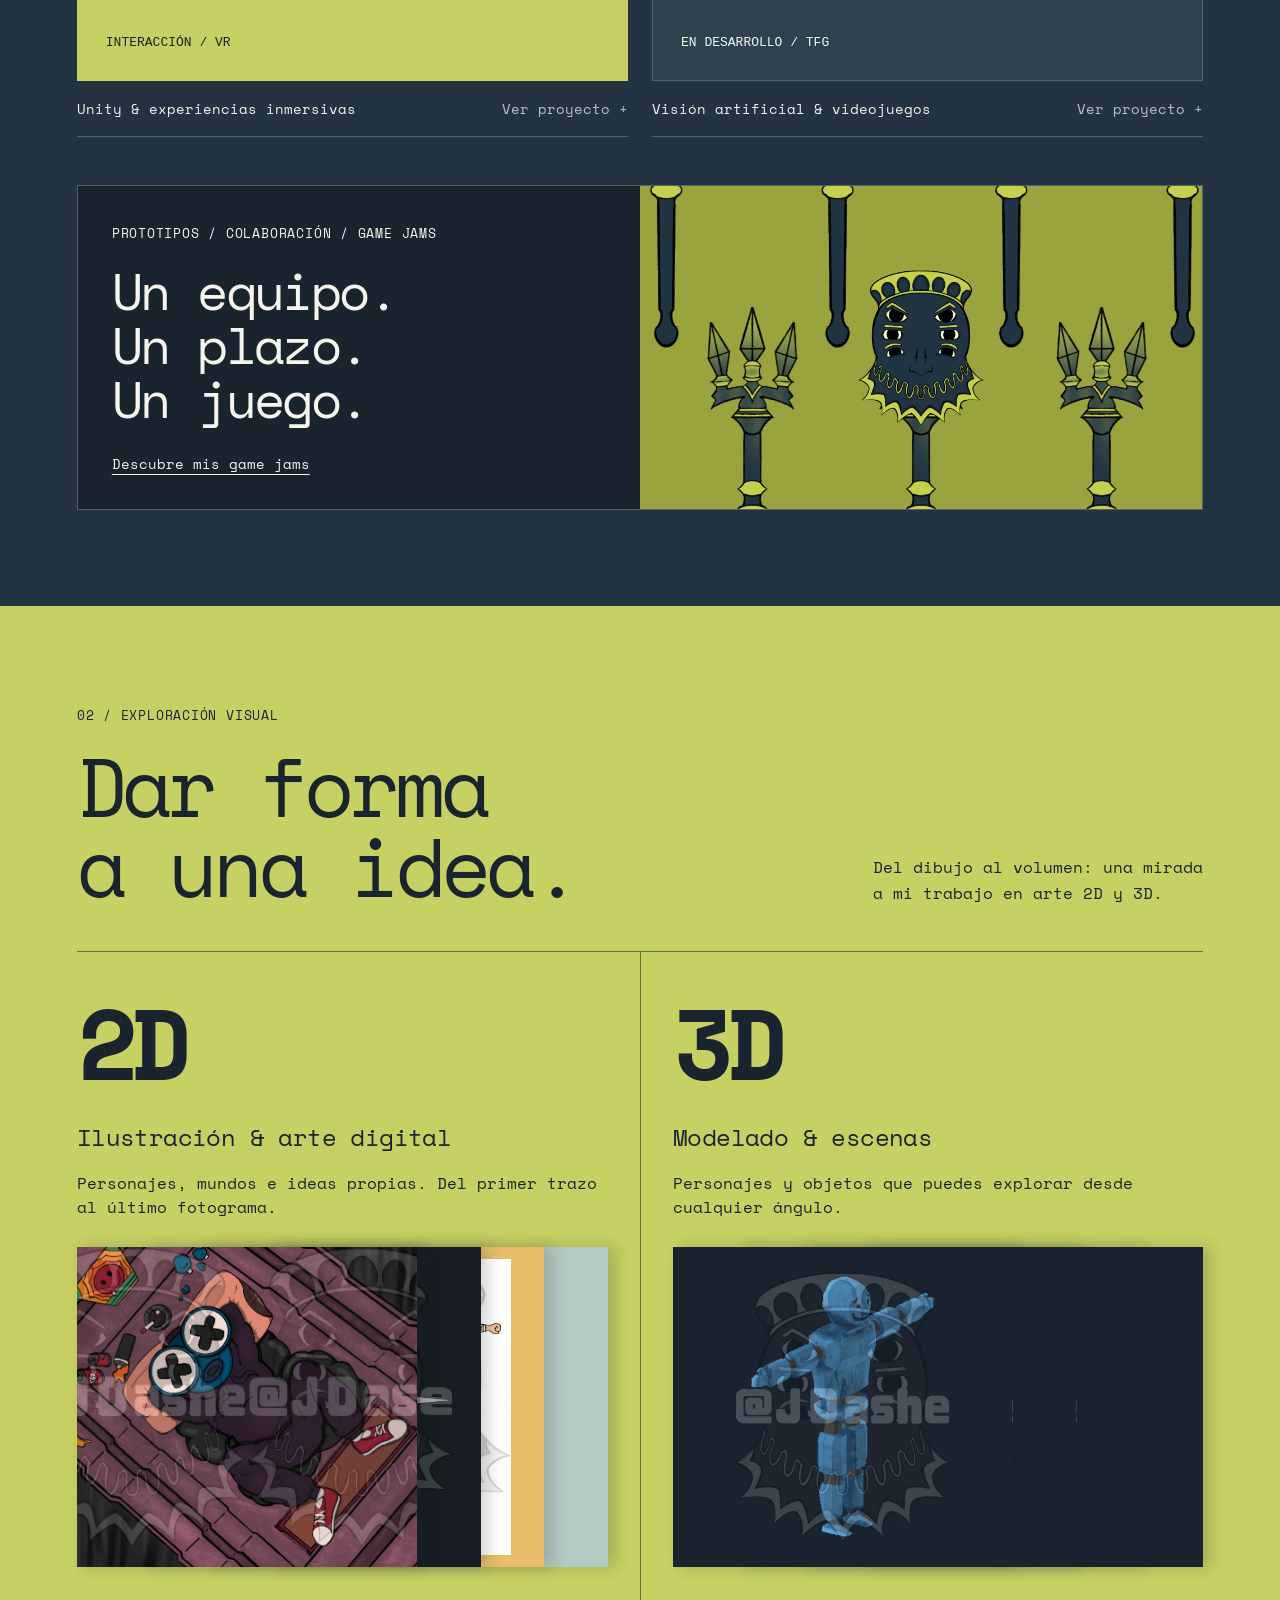
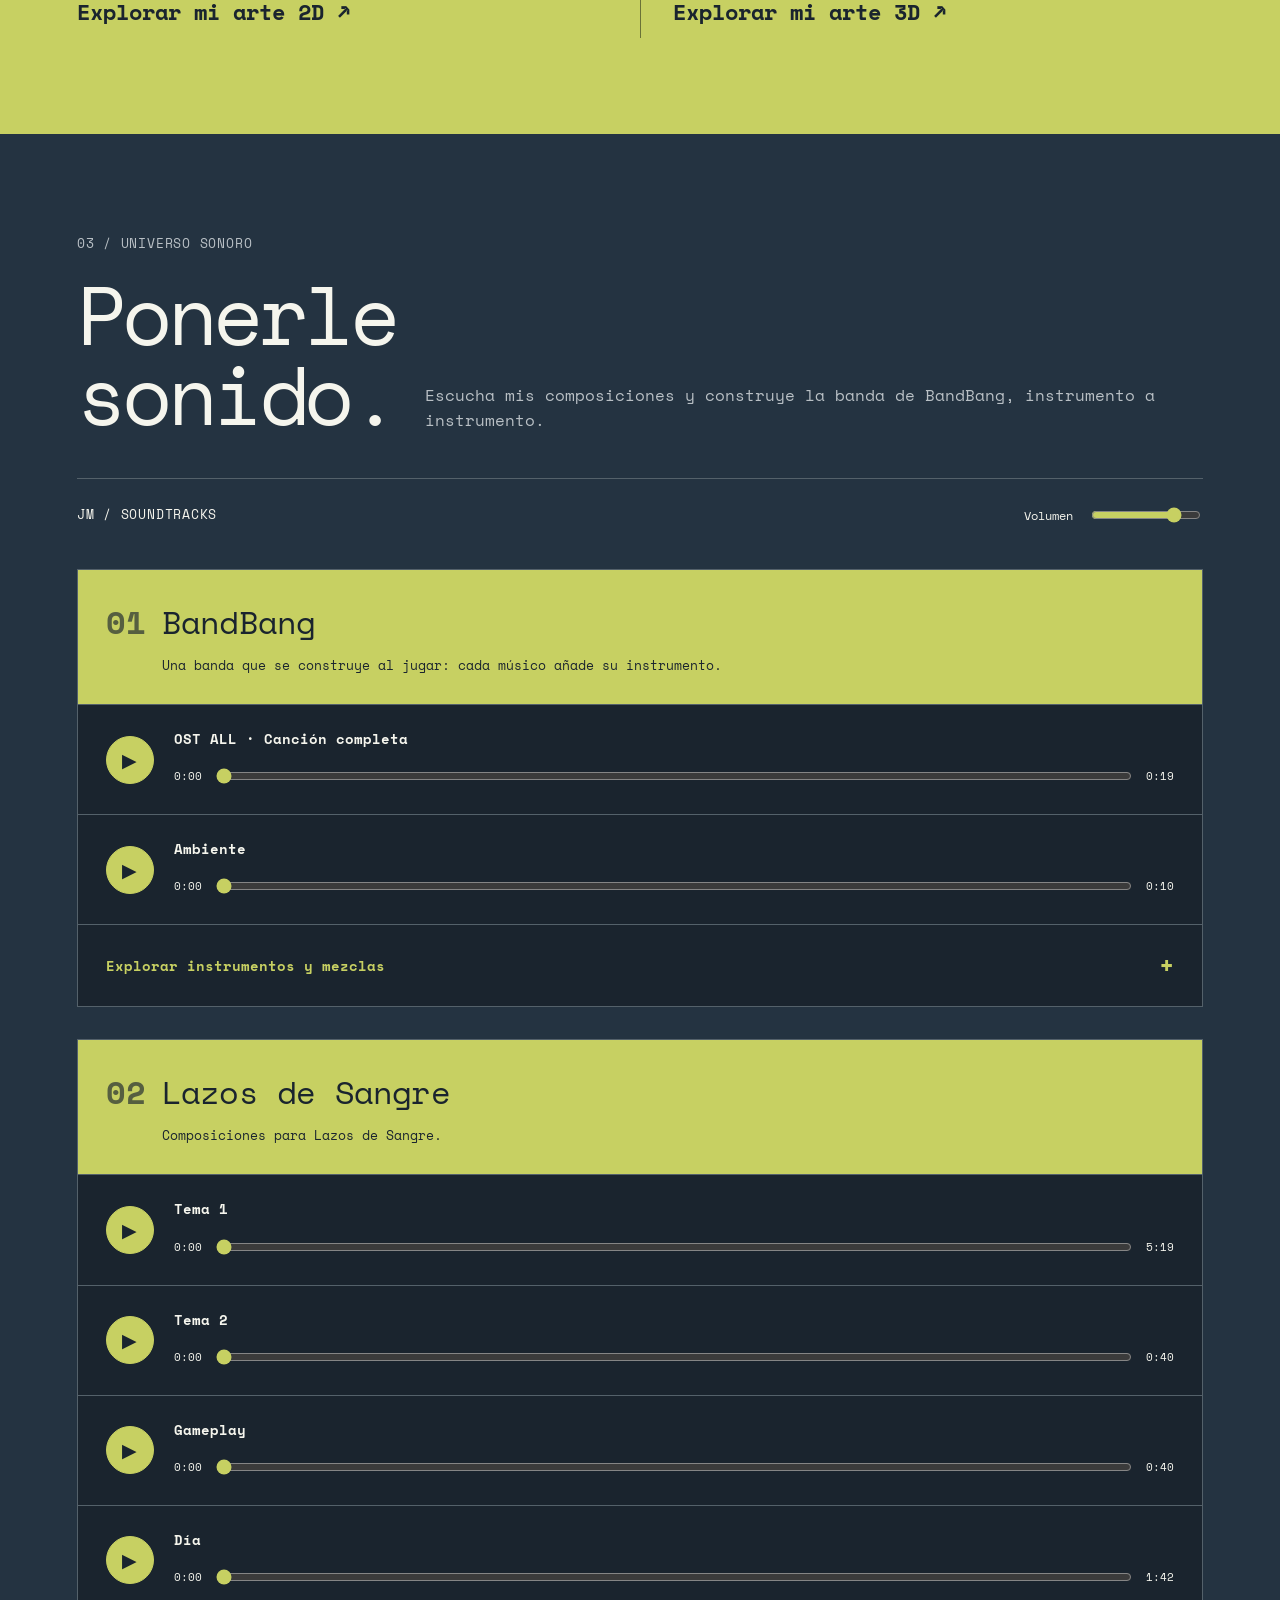
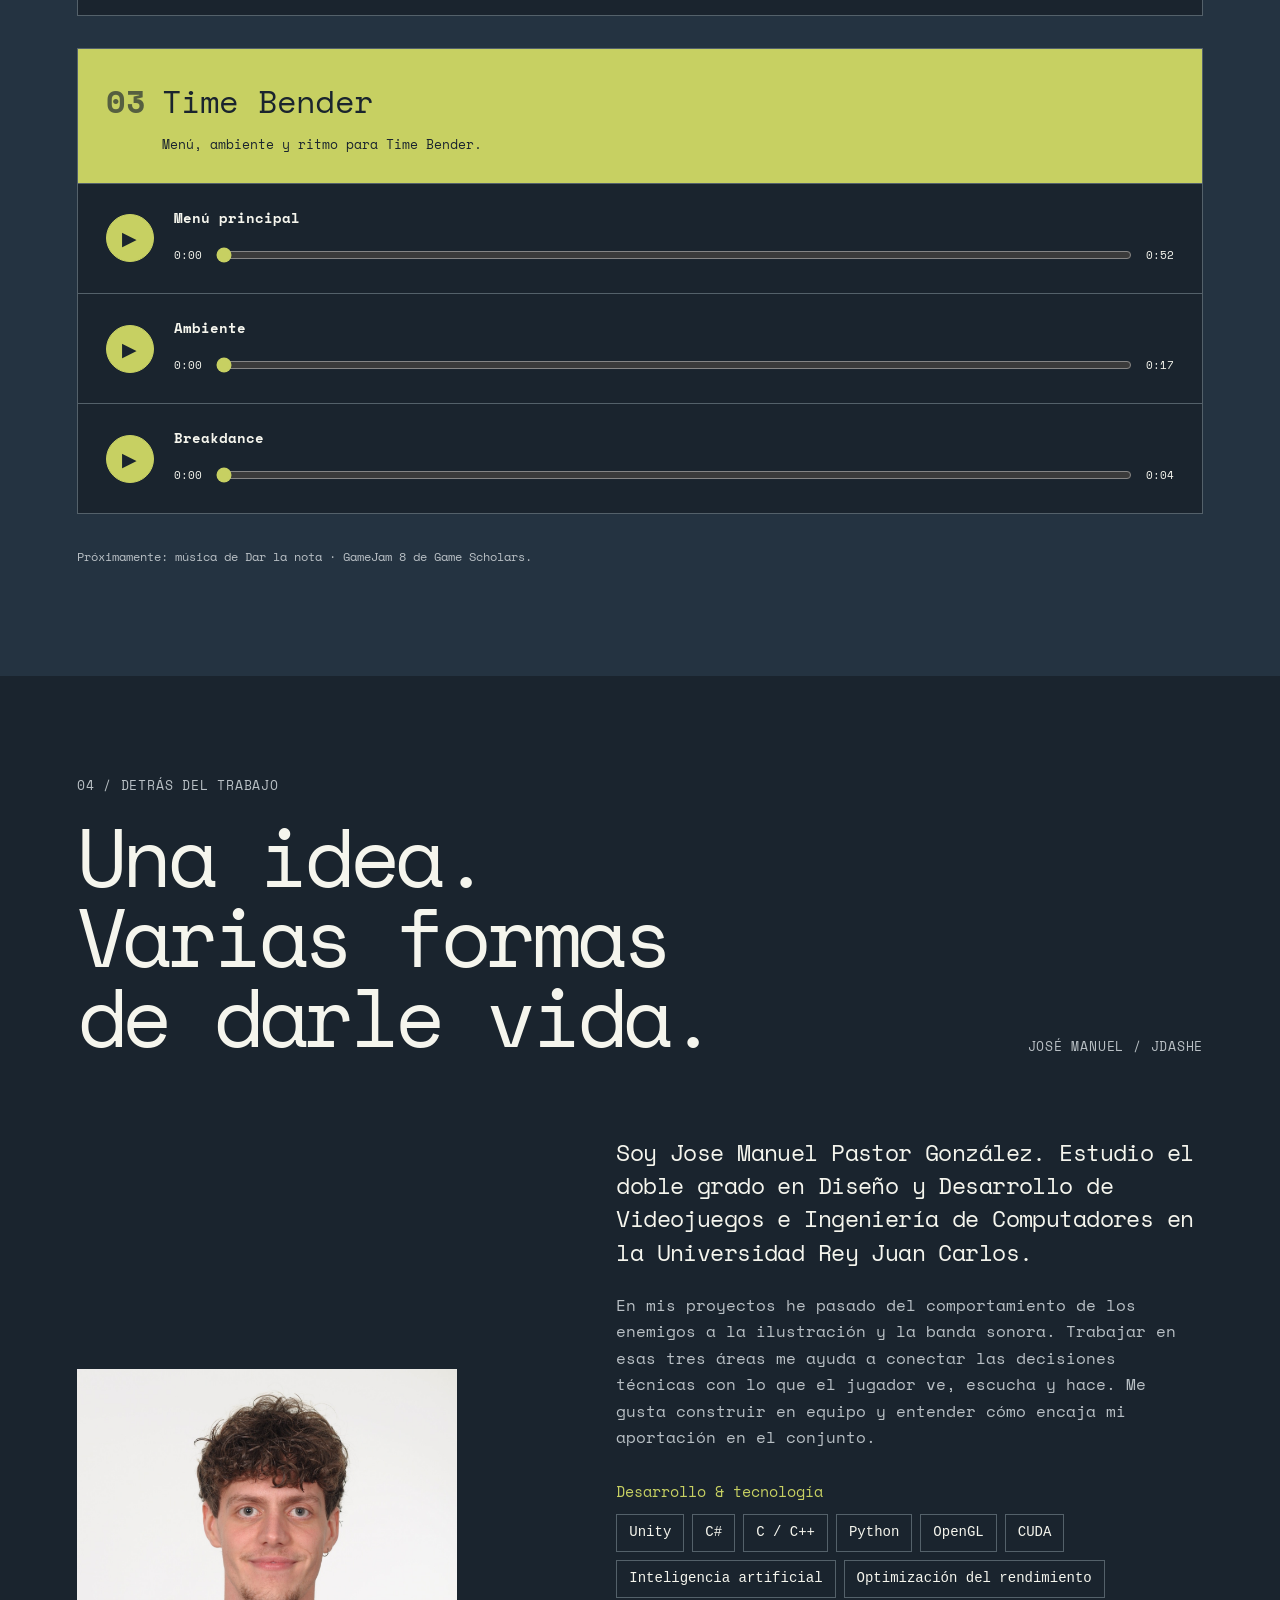
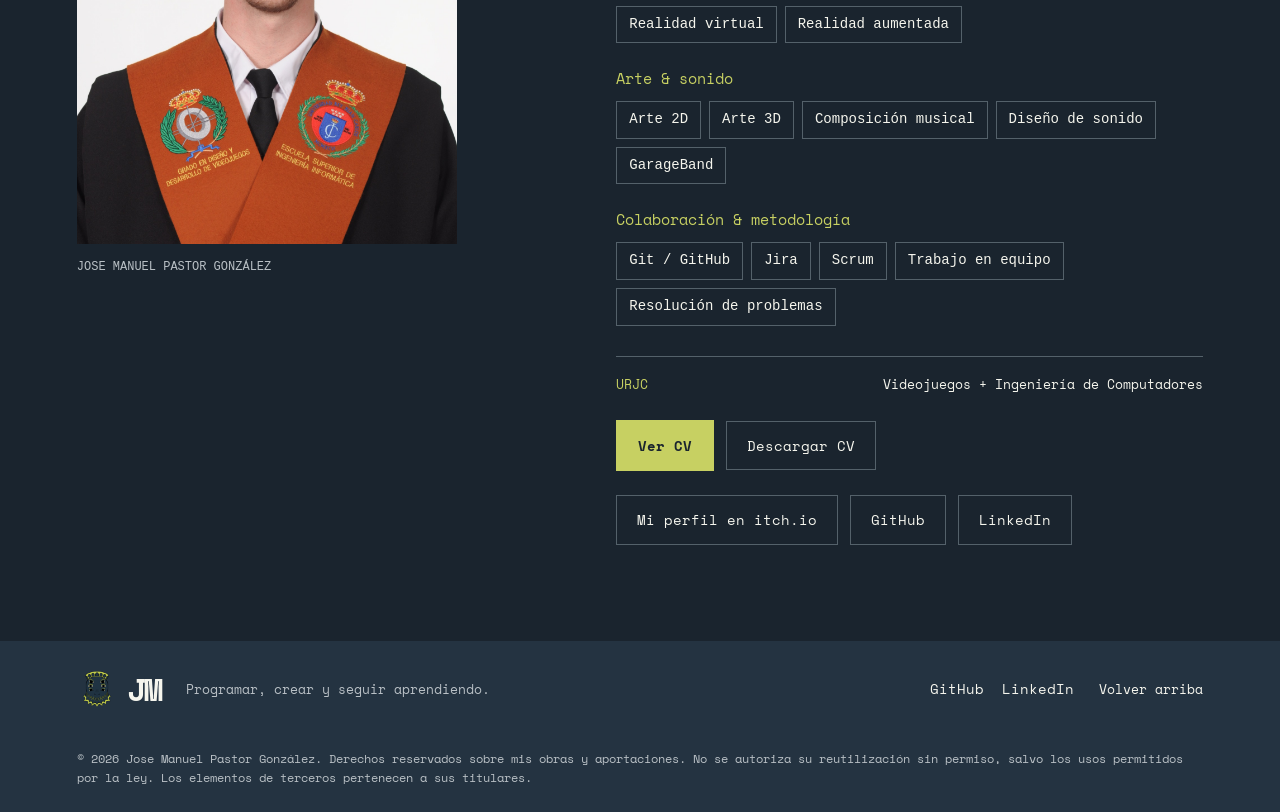
==== commit 00044e4e: "visor Modelos 3d" ====
--- a/index.html
+++ b/index.html
@@ -234,7 +234,7 @@
                 Explorar mi arte 2D ↗
               </a>
             </div>
-            <!-- Mismo formato para las futuras obras 3D. -->
+            <!-- Portadas 3D: abren el modelo seleccionado en el visor. -->
             <div class="art-showcase">
               <span class="large-index">
                 3D
@@ -243,33 +243,23 @@
                 Modelado &amp; escenas
               </h3>
               <p data-t="art3DSummary">
-                Otra dimensión para mis ideas. Selección de obras próximamente.
+                Personajes y objetos que puedes explorar desde cualquier ángulo.
               </p>
-              <div class="art-ribbon art-ribbon-pending" aria-hidden="true">
-                <div class="ribbon-panel">
-                  <span>
-                    01
-                  </span>
-                </div>
-                <div class="ribbon-panel">
-                  <span>
-                    02
-                  </span>
-                </div>
-                <div class="ribbon-panel">
-                  <span>
-                    03
-                  </span>
-                </div>
-                <div class="ribbon-panel">
-                  <span>
-                    04
-                  </span>
-                </div>
+              <div class="art-ribbon art-ribbon-3d">
+                <a href="arte3d.html#robot" class="ribbon-panel">
+                  <img src="assets/models/robot/cover.webp" alt="Robot" loading="lazy" width="600" height="600">
+                </a>
+                <a href="arte3d.html#rata" class="ribbon-panel">
+                  <img src="assets/models/rata/cover.webp" alt="Rata" loading="lazy" width="600" height="600">
+                </a>
+                <a href="arte3d.html#tubo-cristal" class="ribbon-panel">
+                  <img src="assets/models/tubo-cristal/cover.webp" alt="Tubo de cristal" loading="lazy" width="600" height="600">
+                </a>
+                <a href="arte3d.html#armario" class="ribbon-panel">
+                  <img src="assets/models/armario/cover.webp" alt="Armario" loading="lazy" width="600" height="600">
+                </a>
               </div>
-              <p class="art-explore" data-t="art3DPending">
-                Galería 3D · Próximamente
-              </p>
+              <a class="art-explore" href="arte3d.html" data-t="art3DLink">Explorar mi arte 3D ↗</a>
             </div>
           </div>
         </div>
@@ -522,11 +512,16 @@
     </main>
     <!-- Ventana de detalle de los proyectos -->
     <dialog id="project-dialog" aria-labelledby="dialog-title">
-      <button class="close" type="button" aria-label="Cerrar">
-        ×
-      </button>
-      <div id="dialog-content">
+      <div class="project-toolbar">
+        <div id="project-actions" class="project-actions"></div>
+        <button class="close" type="button" aria-label="Cerrar" autofocus>
+          ×
+        </button>
       </div>
+      <div id="dialog-content" tabindex="0" role="region"
+        aria-labelledby="dialog-title"></div>
+      <button id="project-scroll-hint" type="button" hidden
+        aria-controls="dialog-content"></button>
     </dialog>
     <!-- Visor del CV -->
     <dialog id="cv-dialog" class="cv-dialog" aria-labelledby="cv-title">
--- a/styles.css
+++ b/styles.css
@@ -454,6 +454,75 @@
 }
 body.modal-open {
   overflow: hidden;
+}
+/* El enlace y el cierre permanecen fuera del contenido desplazable. */
+#project-dialog {
+  padding: 0;
+  overflow: hidden;
+  max-height: 90vh;
+  max-height: 90dvh;
+}
+#project-dialog[open] {
+  display: flex;
+  flex-direction: column;
+}
+.project-toolbar {
+  display: flex;
+  align-items: center;
+  justify-content: space-between;
+  gap: 16px;
+  padding: 16px 24px;
+  border-bottom: 1px solid var(--line);
+  flex-shrink: 0;
+}
+#project-dialog .project-actions {
+  margin: 0;
+  min-width: 0;
+}
+#project-dialog .project-actions .solid {
+  white-space: normal;
+}
+#project-dialog .close {
+  position: static;
+  flex-shrink: 0;
+}
+#dialog-content {
+  min-height: 0;
+  overflow-y: auto;
+  overscroll-behavior: contain;
+  scrollbar-gutter: stable;
+  scrollbar-width: auto;
+  scrollbar-color: var(--lime) var(--bg);
+  padding: 32px clamp(20px, 5vw, 60px);
+}
+#dialog-content::-webkit-scrollbar {
+  width: 12px;
+}
+#dialog-content::-webkit-scrollbar-track {
+  background: var(--bg);
+}
+#dialog-content::-webkit-scrollbar-thumb {
+  background: var(--lime);
+  border: 3px solid var(--bg);
+  border-radius: 8px;
+}
+#project-scroll-hint {
+  flex-shrink: 0;
+  width: 100%;
+  padding: 10px 24px;
+  text-align: right;
+  background: var(--bg);
+  color: var(--lime);
+  border: 0;
+  border-top: 1px solid var(--line);
+  font: inherit;
+  font-size: 13px;
+  cursor: pointer;
+}
+#project-scroll-hint[hidden] {
+  /* Reserva el espacio para evitar saltos al llegar al final. */
+  display: block;
+  visibility: hidden;
 }
 .skip {
   position: fixed;
@@ -1726,3 +1795,25 @@
     gap: 8px;
   }
 }
+
+/* Navegación entre los archivos de arte, compartida por 2D y 3D. */
+.art-tabs {
+  display: flex;
+  gap: 8px;
+  margin: 24px 0 32px;
+}
+.art-tabs a {
+  padding: 12px 20px;
+  border: 1px solid var(--line);
+  color: var(--text);
+  text-decoration: none;
+}
+.art-tabs a[aria-current="page"],
+.art-tabs a:hover {
+  background: var(--lime);
+  color: var(--deep);
+}
+.art-ribbon-3d .ribbon-panel img {
+  object-fit: cover;
+  object-position: center;
+}
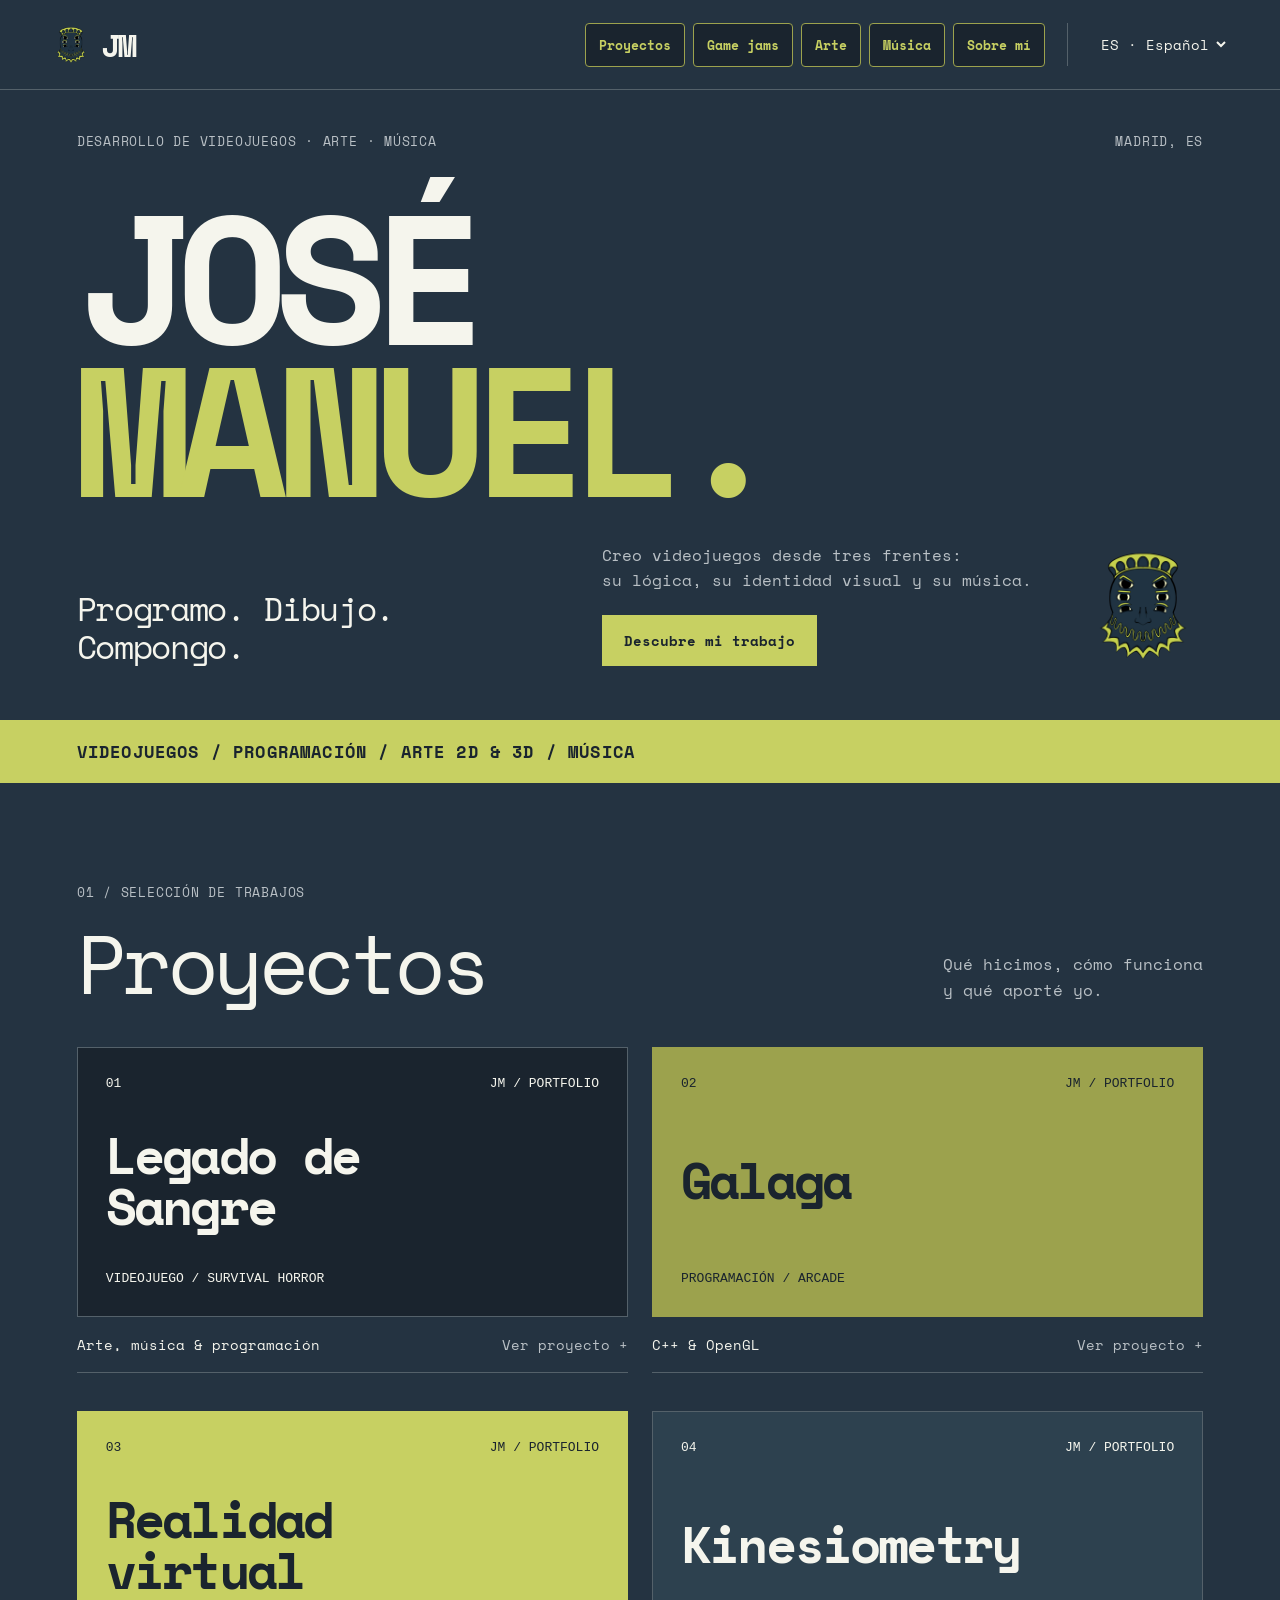
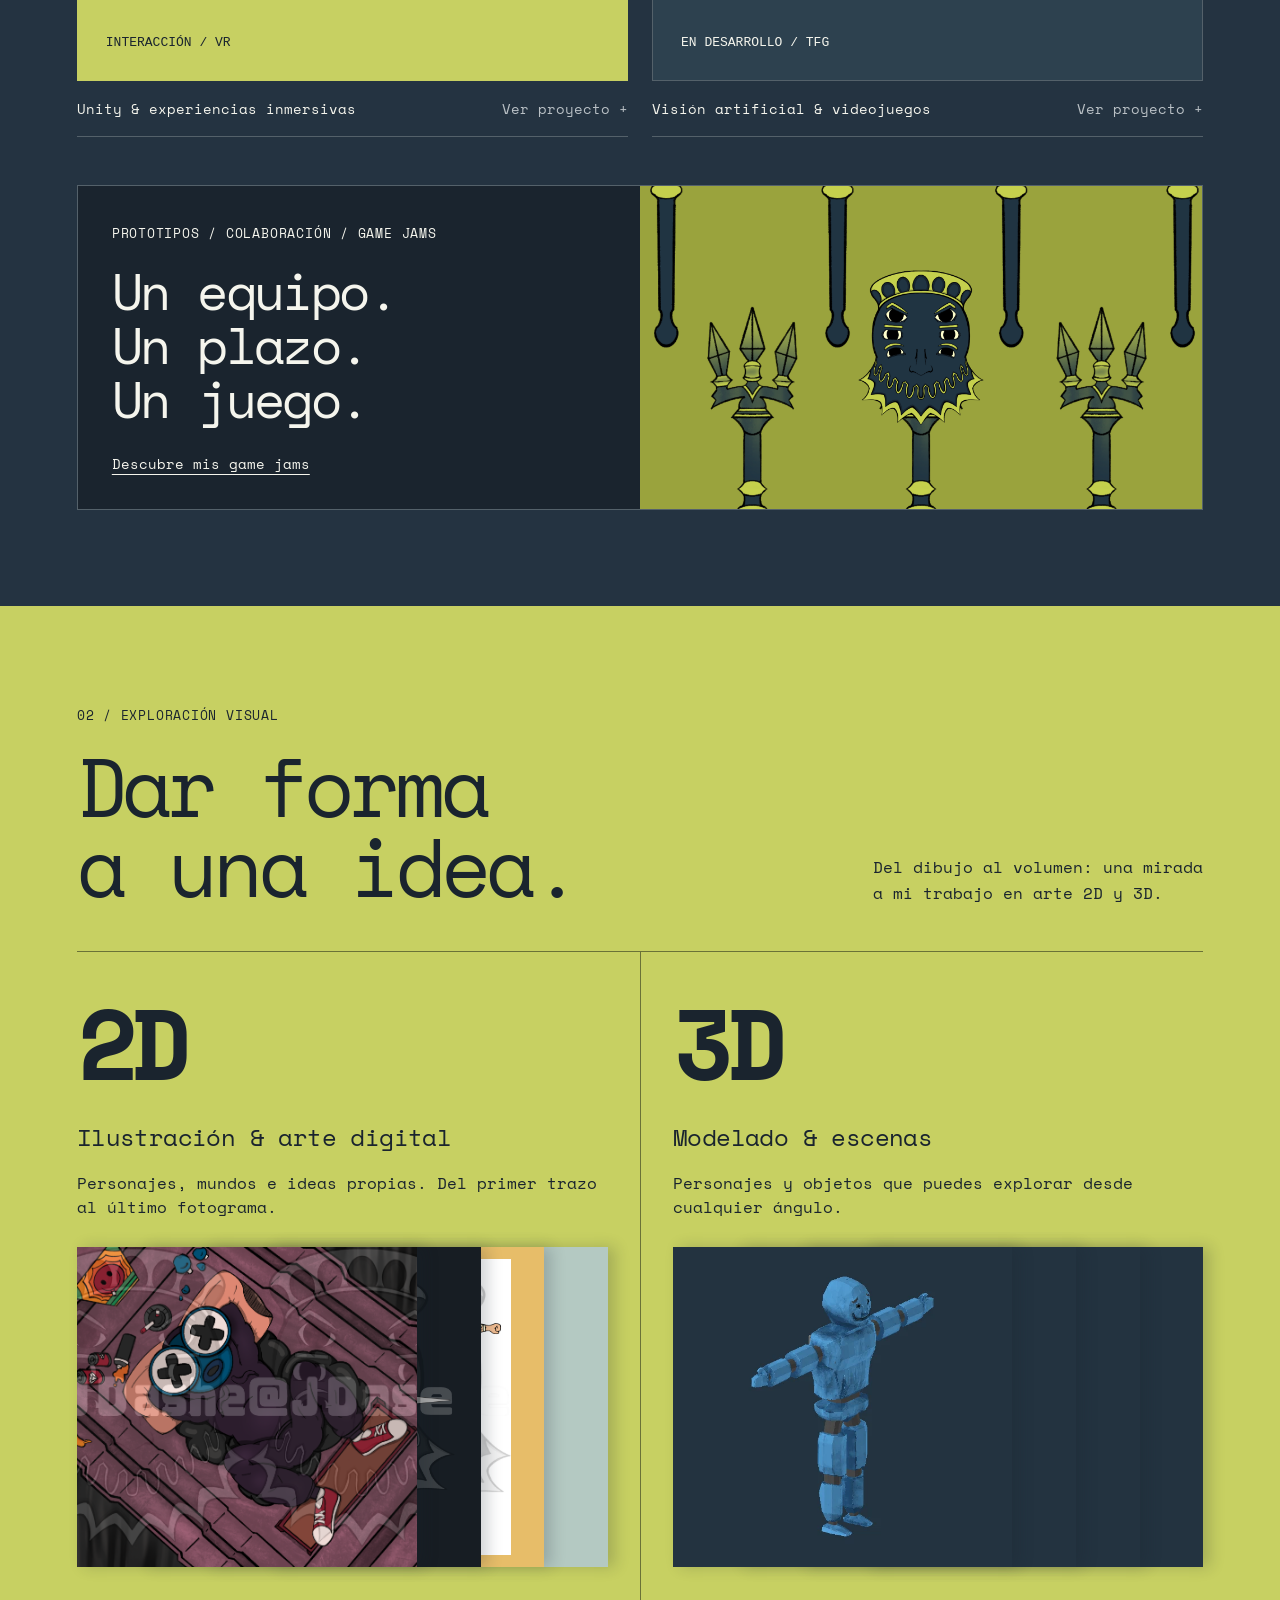
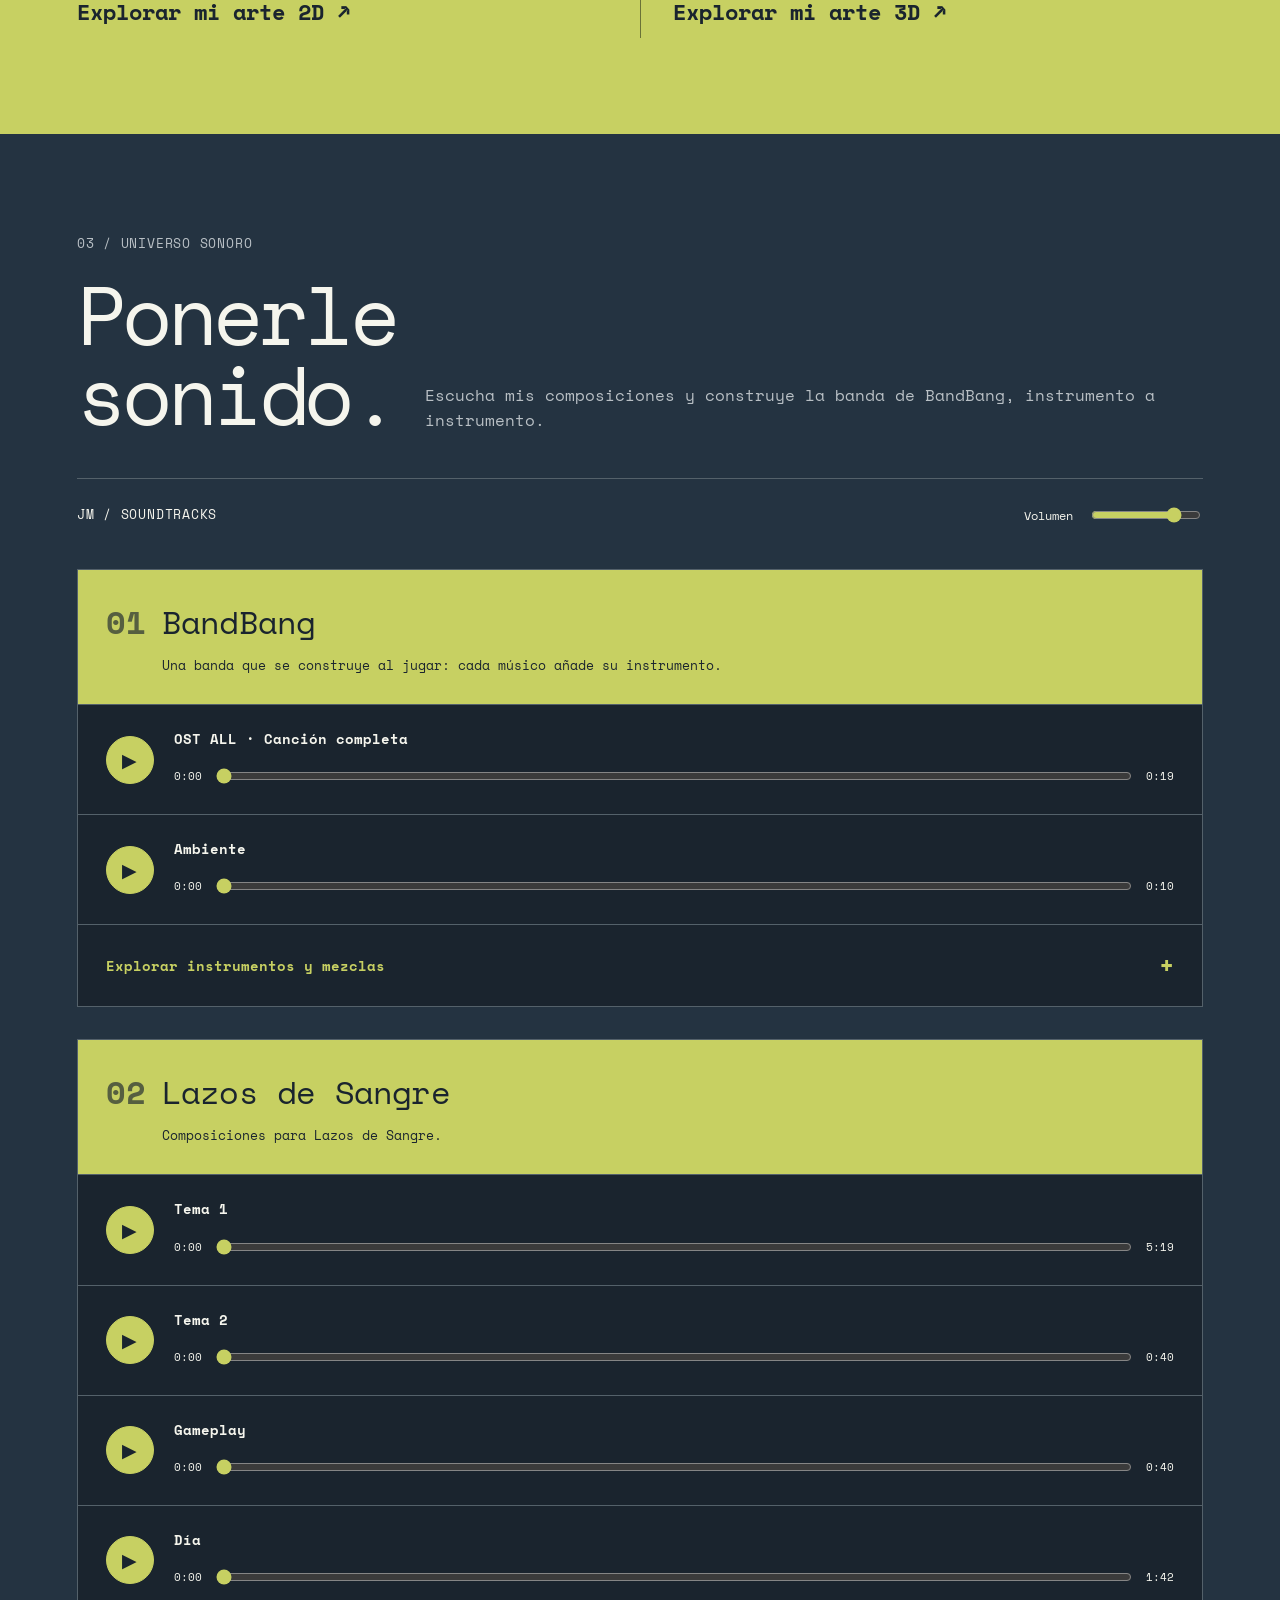
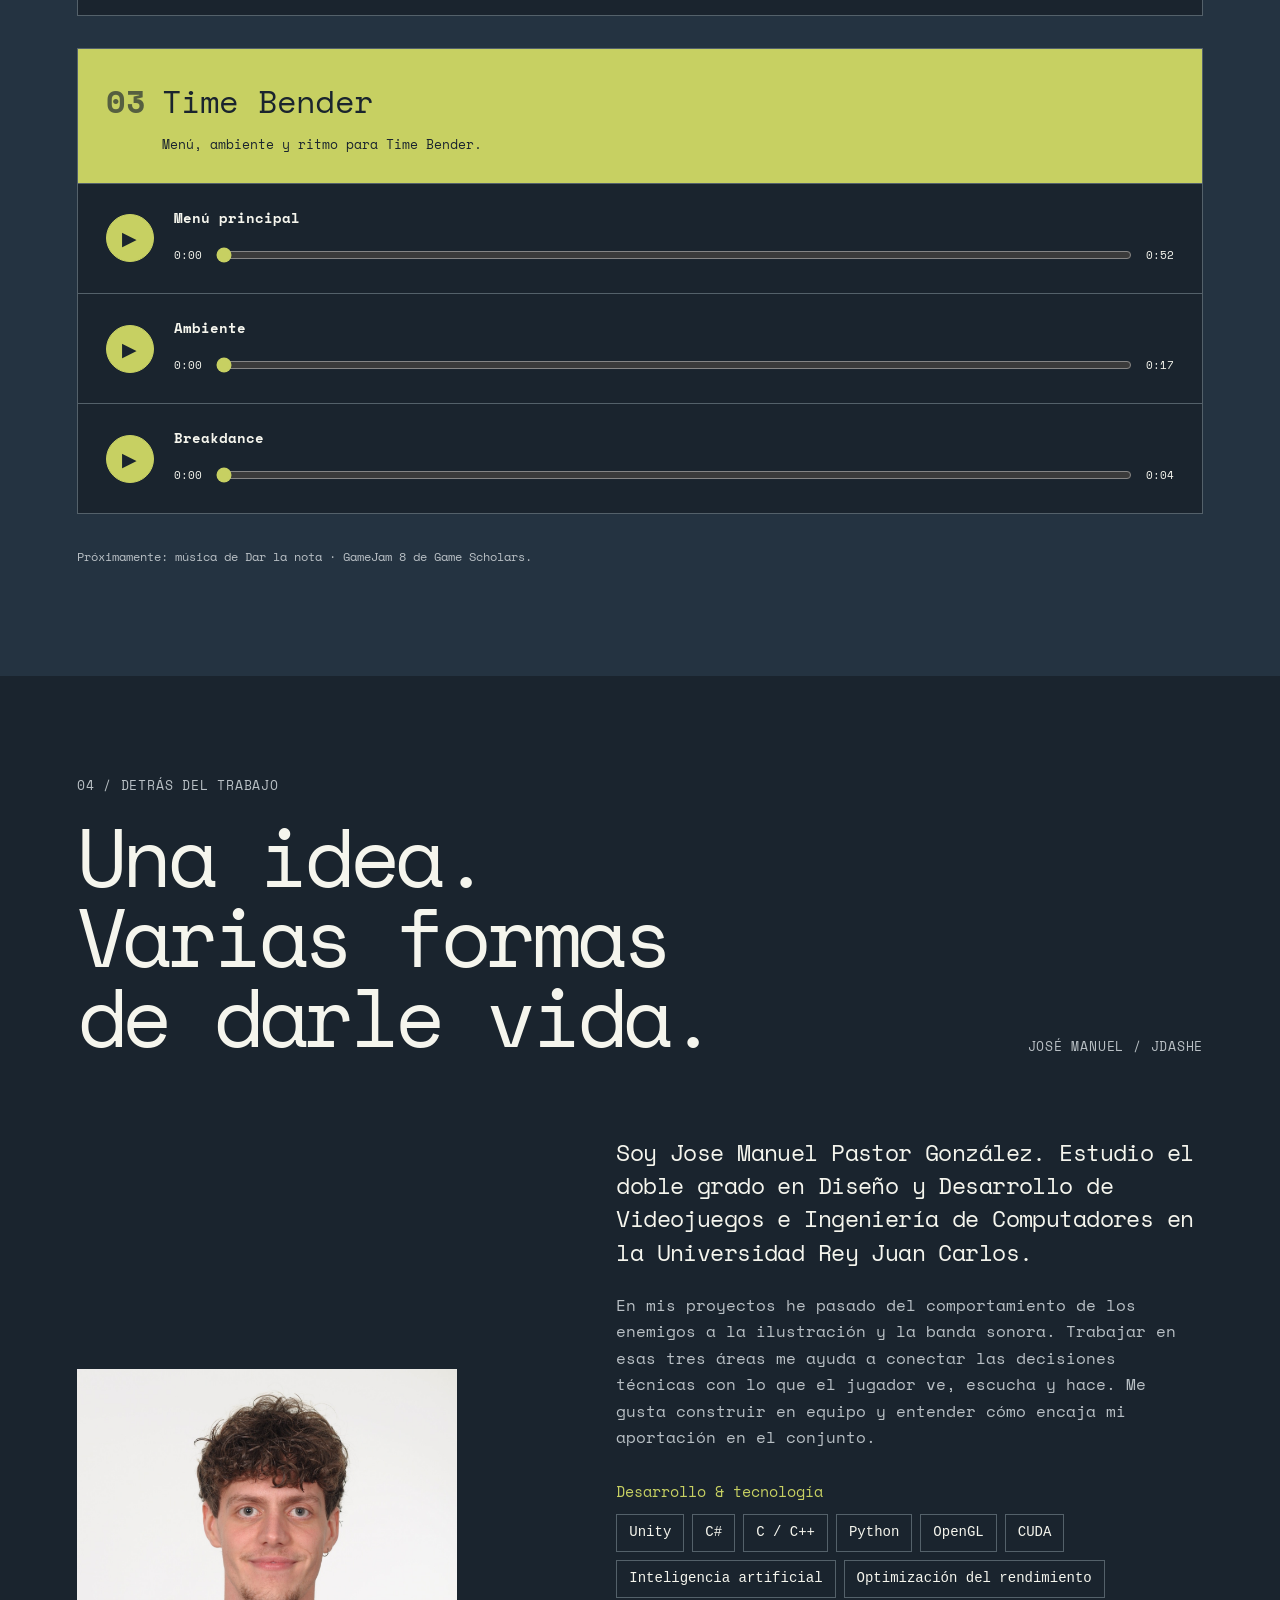
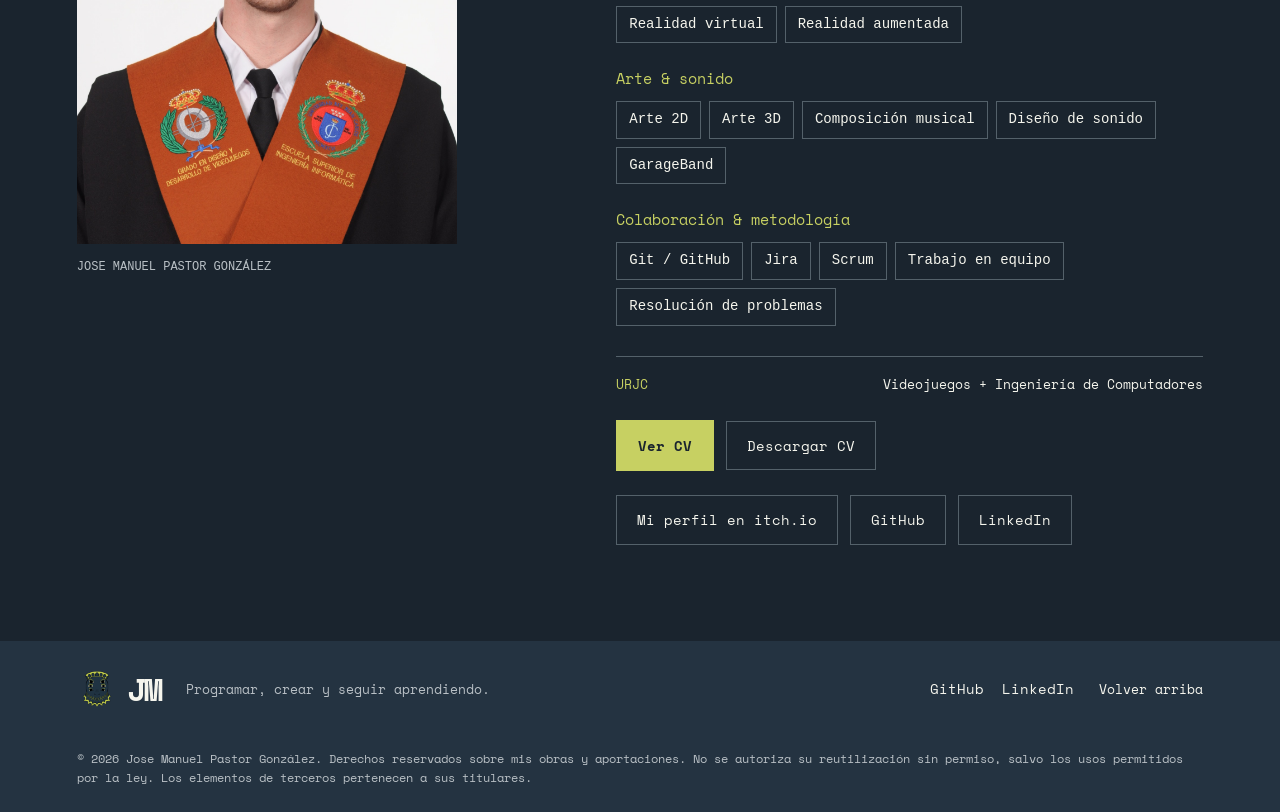
==== commit 03fd0571: "arreglos visor" ====
--- a/index.html
+++ b/index.html
@@ -247,16 +247,16 @@
               </p>
               <div class="art-ribbon art-ribbon-3d">
                 <a href="arte3d.html#robot" class="ribbon-panel">
-                  <img src="assets/models/robot/cover.webp" alt="Robot" loading="lazy" width="600" height="600">
+                  <img src="assets/models/robot/cover.webp?v=3d-21" alt="Robot" loading="lazy" width="600" height="600">
                 </a>
                 <a href="arte3d.html#rata" class="ribbon-panel">
-                  <img src="assets/models/rata/cover.webp" alt="Rata" loading="lazy" width="600" height="600">
+                  <img src="assets/models/rata/cover.webp?v=3d-21" alt="Rata" loading="lazy" width="600" height="600">
                 </a>
                 <a href="arte3d.html#tubo-cristal" class="ribbon-panel">
-                  <img src="assets/models/tubo-cristal/cover.webp" alt="Tubo de cristal" loading="lazy" width="600" height="600">
+                  <img src="assets/models/tubo-cristal/cover.webp?v=3d-21" alt="Tubo de cristal" loading="lazy" width="600" height="600">
                 </a>
                 <a href="arte3d.html#armario" class="ribbon-panel">
-                  <img src="assets/models/armario/cover.webp" alt="Armario" loading="lazy" width="600" height="600">
+                  <img src="assets/models/armario/cover.webp?v=3d-21" alt="Armario" loading="lazy" width="600" height="600">
                 </a>
               </div>
               <a class="art-explore" href="arte3d.html" data-t="art3DLink">Explorar mi arte 3D ↗</a>
